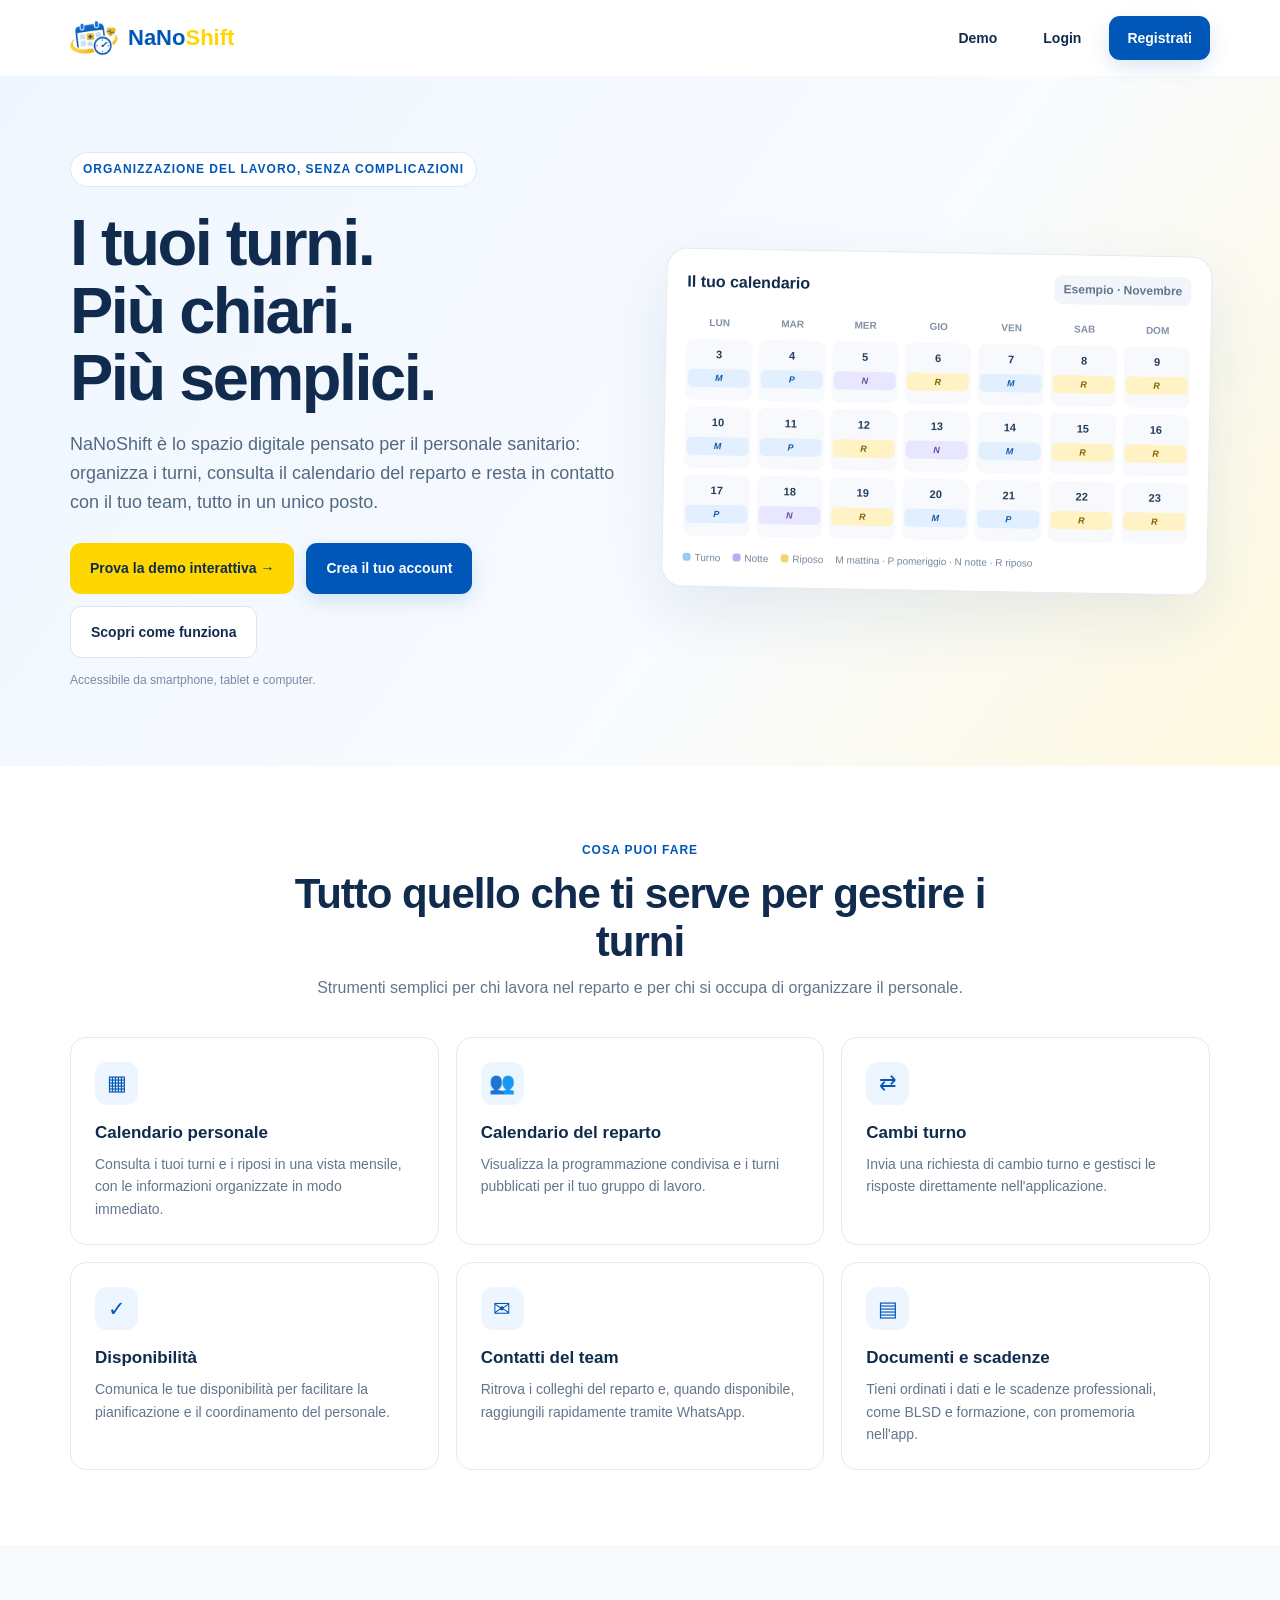
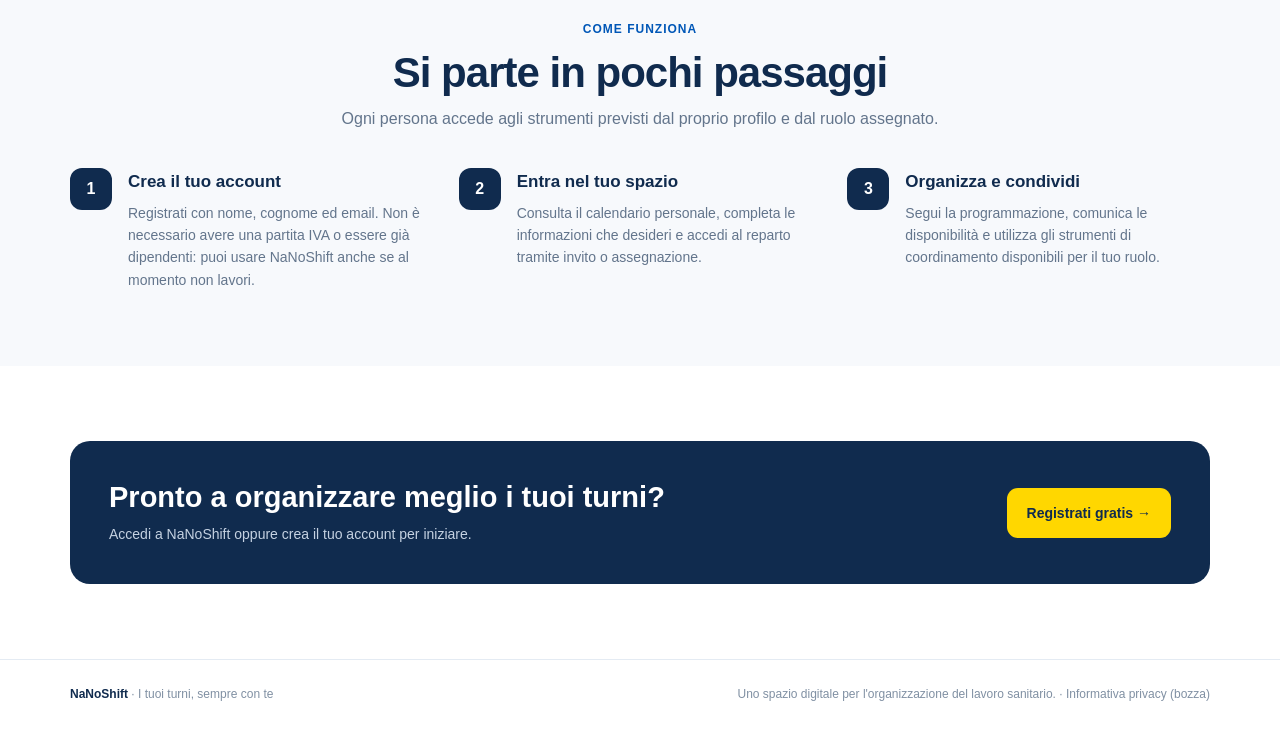
==== index.html @ d0f409fc "Keep privacy draft status explicit until legal details are verified" ====
<!doctype html>
<html lang="it"><head><meta charset="utf-8"><meta name="viewport" content="width=device-width,initial-scale=1"><meta name="theme-color" content="#f7f9fc"><meta name="description" content="NaNoShift: organizza i turni, coordina il reparto e tieni sotto controllo le tue scadenze professionali."><link rel="manifest" href="manifest.webmanifest"><link rel="icon" type="image/png" sizes="512x512" href="favicon-512.png"><link rel="apple-touch-icon" sizes="180x180" href="apple-touch-icon.png"><title>NaNoShift — I tuoi turni, più semplici</title>
<style>
:root{--b:#0057B7;--y:#FFD700;--n:#102b4e;--ink:#172f4b;--muted:#63758c;--line:#e4ebf3;--paper:#f7f9fc}*{box-sizing:border-box}html{scroll-behavior:smooth}body{margin:0;color:var(--ink);font:16px/1.6 -apple-system,BlinkMacSystemFont,"Segoe UI",sans-serif}a{color:inherit;text-decoration:none}.wrap{width:min(1140px,calc(100% - 40px));margin:auto}header{height:76px;display:flex;align-items:center;justify-content:space-between}.brand{display:flex;align-items:center;gap:10px;font-size:22px;font-weight:900;color:var(--n)}.brand img{width:48px;height:48px;object-fit:contain}.brand>span{color:var(--b)}.brand .brand-yellow{color:var(--y)}.nav{display:flex;gap:10px}.nav a,.btn{padding:11px 18px;border-radius:11px;font-size:14px;font-weight:800}.login{color:var(--n)}.signup,.btn{background:var(--b);color:white;box-shadow:0 7px 20px #0057b725}.btn.yellow{background:var(--y);color:var(--n);box-shadow:none}.hero{background:linear-gradient(125deg,#eff6ff,#f8fbff 60%,#fff9df);padding:76px 0}.hero-grid{display:grid;grid-template-columns:1fr 1fr;align-items:center;gap:48px}.eyebrow,.kicker{color:var(--b);font-size:12px;font-weight:900;letter-spacing:1px;text-transform:uppercase}.eyebrow{display:inline-block;background:white;border:1px solid #dce8f7;padding:7px 12px;border-radius:99px}h1{font-size:clamp(42px,5.4vw,65px);line-height:1.04;letter-spacing:-2.5px;color:var(--n);margin:22px 0 18px}.hero p{max-width:550px;color:#536981;font-size:18px}.actions{display:flex;gap:12px;flex-wrap:wrap;margin-top:27px}.btn{display:inline-block;padding:14px 20px;transition:.2s}.btn:hover,.signup:hover{background:#004a9c;transform:translateY(-1px)}.secondary{background:#fff;border:1px solid #dce5ef;color:var(--n);box-shadow:none}.note{font-size:12px;color:#7a8ba0;margin-top:13px}.preview{background:white;border:1px solid var(--line);border-radius:21px;padding:20px;box-shadow:0 25px 65px #173b6518;transform:rotate(1deg)}.pvhead{display:flex;justify-content:space-between;margin-bottom:17px;font-weight:850;color:var(--n)}.month{font-size:12px;background:#f2f5f9;padding:5px 9px;border-radius:8px;color:var(--muted)}.week,.days{display:grid;grid-template-columns:repeat(7,1fr);gap:7px;text-align:center}.week{font-size:10px;color:#8291a4;font-weight:800;margin-bottom:8px}.day{background:#f7f9fc;border-radius:8px;min-height:61px;padding:7px 2px;font-size:11px;color:#536981}.day b{display:block;color:#263f5b;margin-bottom:5px}.shift{display:block;border-radius:5px;padding:2px;background:#e2efff;color:#145da8;font-size:9px;font-weight:900}.night{background:#e9e7ff;color:#5c4fa3}.rest{background:#fff2c4;color:#826100}.legend{display:flex;gap:12px;flex-wrap:wrap;margin-top:14px;font-size:10px;color:#75869b}.legend i{display:inline-block;width:8px;height:8px;border-radius:3px;background:#9dc7f7;margin-right:4px}.legend .l2{background:#b7aef5}.legend .l3{background:#f3d56e}section{padding:75px 0}.head{text-align:center;max-width:700px;margin:0 auto 36px}.head h2{font-size:clamp(30px,4vw,42px);line-height:1.15;letter-spacing:-1px;color:var(--n);margin:9px 0}.head p{color:var(--muted);margin:0}.cards{display:grid;grid-template-columns:repeat(3,1fr);gap:17px}.card{padding:24px;border:1px solid var(--line);border-radius:16px;background:white}.ico{width:43px;height:43px;display:grid;place-items:center;border-radius:12px;background:#edf5ff;color:var(--b);font-size:21px;margin-bottom:14px}.card h3{font-size:17px;color:var(--n);margin:0 0 7px}.card p,.step p{font-size:14px;color:var(--muted);margin:0}.soft{background:var(--paper)}.steps{display:grid;grid-template-columns:repeat(3,1fr);gap:26px}.step{padding-left:58px;position:relative}.step:before{content:counter(s);counter-increment:s;position:absolute;left:0;top:0;width:42px;height:42px;border-radius:12px;background:var(--n);color:white;display:grid;place-items:center;font-weight:900}.steps{counter-reset:s}.step h3{margin:0 0 7px;color:var(--n);font-size:17px}.callout{background:var(--n);color:white;border-radius:20px;padding:39px;display:flex;justify-content:space-between;align-items:center;gap:25px}.callout h2{font-size:29px;line-height:1.2;margin:0 0 8px}.callout p{margin:0;color:#c5d2e2;font-size:14px}.callout .btn{background:var(--y);color:var(--n);box-shadow:none;white-space:nowrap}footer{padding:25px 0;border-top:1px solid var(--line);font-size:12px;color:#8090a3}.foot{display:flex;justify-content:space-between;gap:15px}.foot b{color:var(--n)}
@media(max-width:850px){.hero-grid{grid-template-columns:1fr;gap:35px}.preview{max-width:580px;width:100%;margin:auto}.cards{grid-template-columns:repeat(2,1fr)}.steps{grid-template-columns:1fr;gap:22px}}@media(max-width:560px){.wrap{width:calc(100% - 30px)}header{height:68px}.brand{font-size:19px}.brand img{width:42px;height:42px}.nav{gap:2px}.nav a{padding:9px 11px;font-size:13px}.hero{padding:48px 0}.hero p{font-size:16px}h1{letter-spacing:-1.7px}.preview{padding:12px}.day{min-height:55px}.cards{grid-template-columns:1fr}section{padding:56px 0}.callout{padding:26px;display:block}.callout .btn{margin-top:18px}.foot{flex-direction:column}}
</style></head><body>
<header class="wrap"><a class="brand" href="index.html" aria-label="NaNoShift home"><img src="favicon-512.png" alt="Logo NaNoShift"><span>NaNo<span class="brand-yellow">Shift</span></span></a><nav class="nav"><a class="login" href="demo.html">Demo</a><a class="login" href="accesso.html">Login</a><a class="signup" href="accesso.html?registrati=1">Registrati</a></nav></header>
<main><div class="hero"><div class="wrap hero-grid"><div><div class="eyebrow">Organizzazione del lavoro, senza complicazioni</div><h1>I tuoi turni.<br>Più chiari.<br>Più semplici.</h1><p>NaNoShift è lo spazio digitale pensato per il personale sanitario: organizza i turni, consulta il calendario del reparto e resta in contatto con il tuo team, tutto in un unico posto.</p><div class="actions"><a class="btn yellow" href="demo.html">Prova la demo interattiva →</a><a class="btn" href="accesso.html?registrati=1">Crea il tuo account</a><a class="btn secondary" href="#come-funziona">Scopri come funziona</a></div><div class="note">Accessibile da smartphone, tablet e computer.</div></div>
<div class="preview" aria-label="Esempio illustrativo di calendario turni"><div class="pvhead"><span>Il tuo calendario</span><span class="month">Esempio · Novembre</span></div><div class="week"><span>LUN</span><span>MAR</span><span>MER</span><span>GIO</span><span>VEN</span><span>SAB</span><span>DOM</span></div><div class="days"><div class="day"><b>3</b><i class="shift">M</i></div><div class="day"><b>4</b><i class="shift">P</i></div><div class="day"><b>5</b><i class="shift night">N</i></div><div class="day"><b>6</b><i class="shift rest">R</i></div><div class="day"><b>7</b><i class="shift">M</i></div><div class="day"><b>8</b><i class="shift rest">R</i></div><div class="day"><b>9</b><i class="shift rest">R</i></div><div class="day"><b>10</b><i class="shift">M</i></div><div class="day"><b>11</b><i class="shift">P</i></div><div class="day"><b>12</b><i class="shift rest">R</i></div><div class="day"><b>13</b><i class="shift night">N</i></div><div class="day"><b>14</b><i class="shift">M</i></div><div class="day"><b>15</b><i class="shift rest">R</i></div><div class="day"><b>16</b><i class="shift rest">R</i></div><div class="day"><b>17</b><i class="shift">P</i></div><div class="day"><b>18</b><i class="shift night">N</i></div><div class="day"><b>19</b><i class="shift rest">R</i></div><div class="day"><b>20</b><i class="shift">M</i></div><div class="day"><b>21</b><i class="shift">P</i></div><div class="day"><b>22</b><i class="shift rest">R</i></div><div class="day"><b>23</b><i class="shift rest">R</i></div></div><div class="legend"><span><i></i>Turno</span><span><i class="l2"></i>Notte</span><span><i class="l3"></i>Riposo</span><span>M mattina · P pomeriggio · N notte · R riposo</span></div></div></div></div>
<section><div class="wrap"><div class="head"><div class="kicker">Cosa puoi fare</div><h2>Tutto quello che ti serve per gestire i turni</h2><p>Strumenti semplici per chi lavora nel reparto e per chi si occupa di organizzare il personale.</p></div><div class="cards">
<article class="card"><div class="ico">▦</div><h3>Calendario personale</h3><p>Consulta i tuoi turni e i riposi in una vista mensile, con le informazioni organizzate in modo immediato.</p></article>
<article class="card"><div class="ico">👥</div><h3>Calendario del reparto</h3><p>Visualizza la programmazione condivisa e i turni pubblicati per il tuo gruppo di lavoro.</p></article>
<article class="card"><div class="ico">⇄</div><h3>Cambi turno</h3><p>Invia una richiesta di cambio turno e gestisci le risposte direttamente nell'applicazione.</p></article>
<article class="card"><div class="ico">✓</div><h3>Disponibilità</h3><p>Comunica le tue disponibilità per facilitare la pianificazione e il coordinamento del personale.</p></article>
<article class="card"><div class="ico">✉</div><h3>Contatti del team</h3><p>Ritrova i colleghi del reparto e, quando disponibile, raggiungili rapidamente tramite WhatsApp.</p></article>
<article class="card"><div class="ico">▤</div><h3>Documenti e scadenze</h3><p>Tieni ordinati i dati e le scadenze professionali, come BLSD e formazione, con promemoria nell'app.</p></article>
</div></div></section>
<section class="soft" id="come-funziona"><div class="wrap"><div class="head"><div class="kicker">Come funziona</div><h2>Si parte in pochi passaggi</h2><p>Ogni persona accede agli strumenti previsti dal proprio profilo e dal ruolo assegnato.</p></div><div class="steps"><div class="step"><h3>Crea il tuo account</h3><p>Registrati con nome, cognome ed email. Non è necessario avere una partita IVA o essere già dipendenti: puoi usare NaNoShift anche se al momento non lavori.</p></div><div class="step"><h3>Entra nel tuo spazio</h3><p>Consulta il calendario personale, completa le informazioni che desideri e accedi al reparto tramite invito o assegnazione.</p></div><div class="step"><h3>Organizza e condividi</h3><p>Segui la programmazione, comunica le disponibilità e utilizza gli strumenti di coordinamento disponibili per il tuo ruolo.</p></div></div></div></section>
<section><div class="wrap"><div class="callout"><div><h2>Pronto a organizzare meglio i tuoi turni?</h2><p>Accedi a NaNoShift oppure crea il tuo account per iniziare.</p></div><a class="btn" href="accesso.html?registrati=1">Registrati gratis →</a></div></div></section></main>
<footer><div class="wrap foot"><div><b>NaNoShift</b> · I tuoi turni, sempre con te</div><div>Uno spazio digitale per l'organizzazione del lavoro sanitario. · <a href="privacy.html">Informativa privacy (bozza)</a></div></div></footer></body></html>
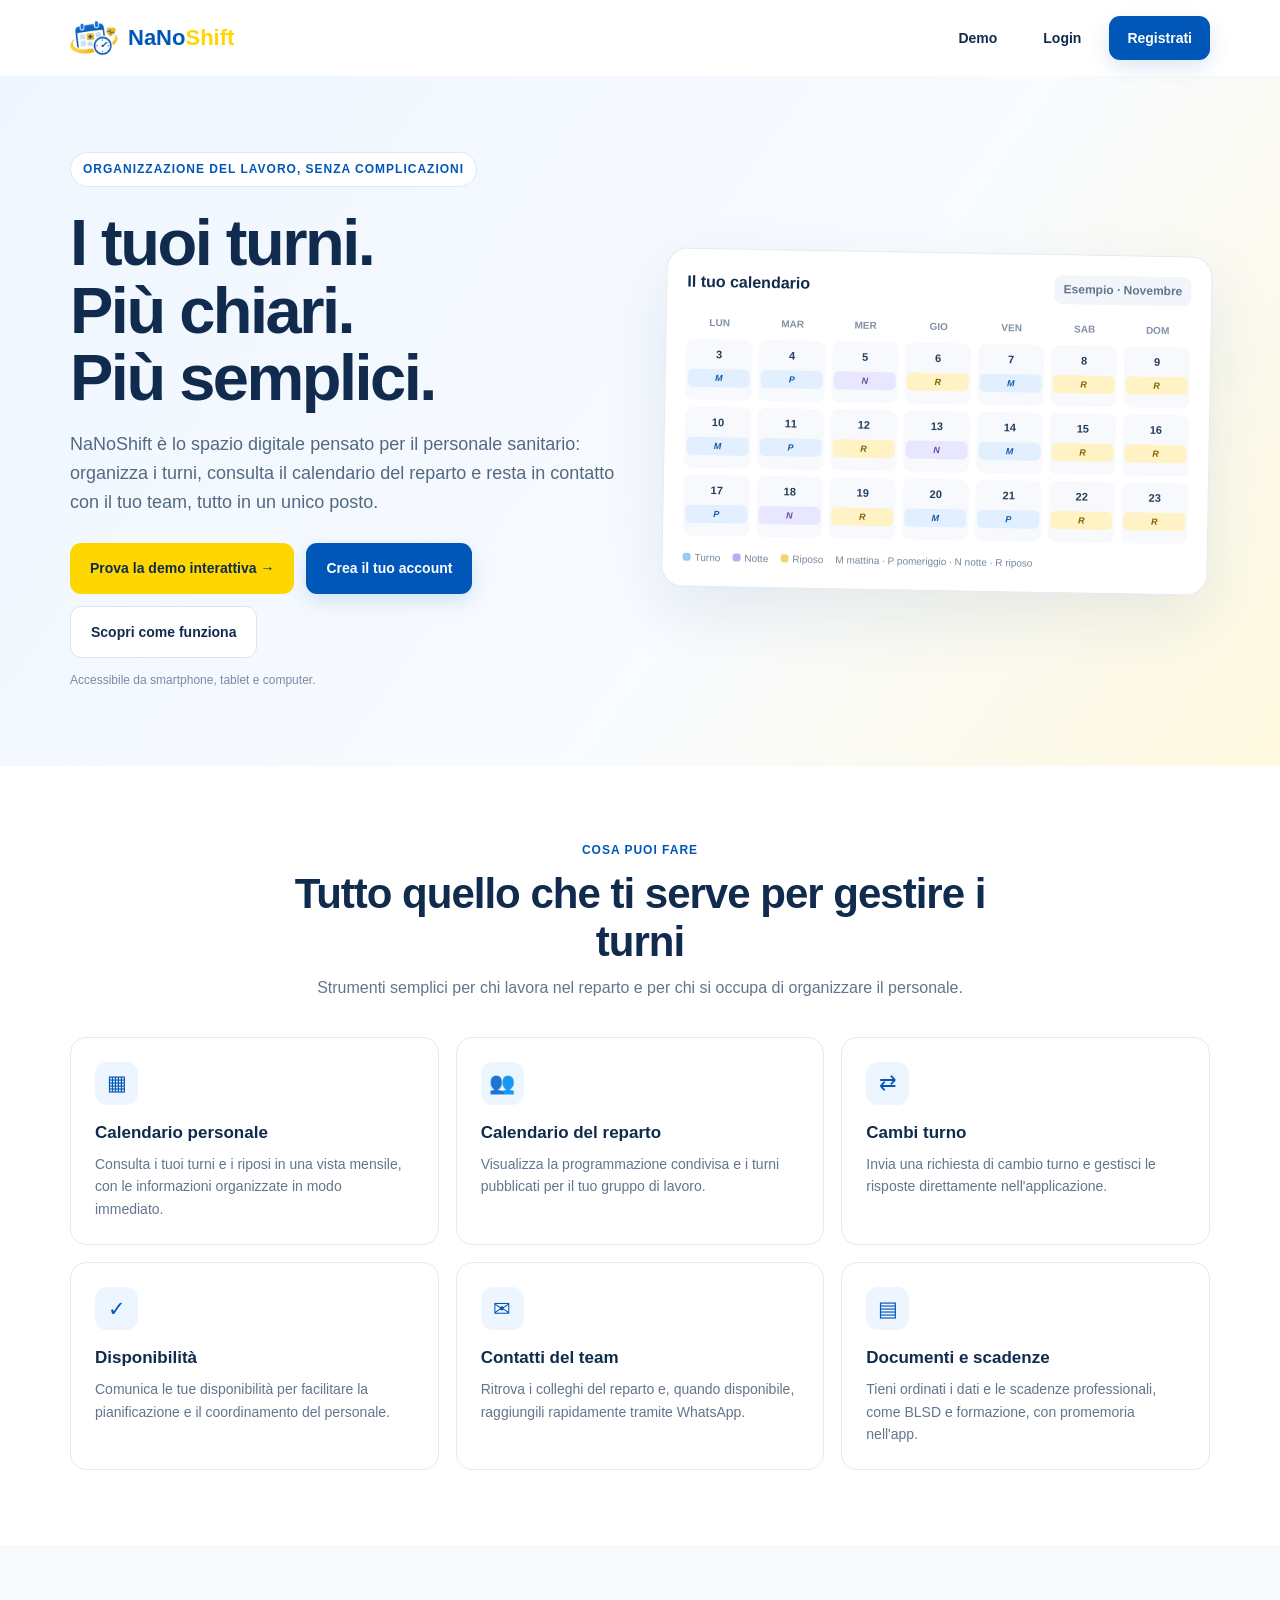
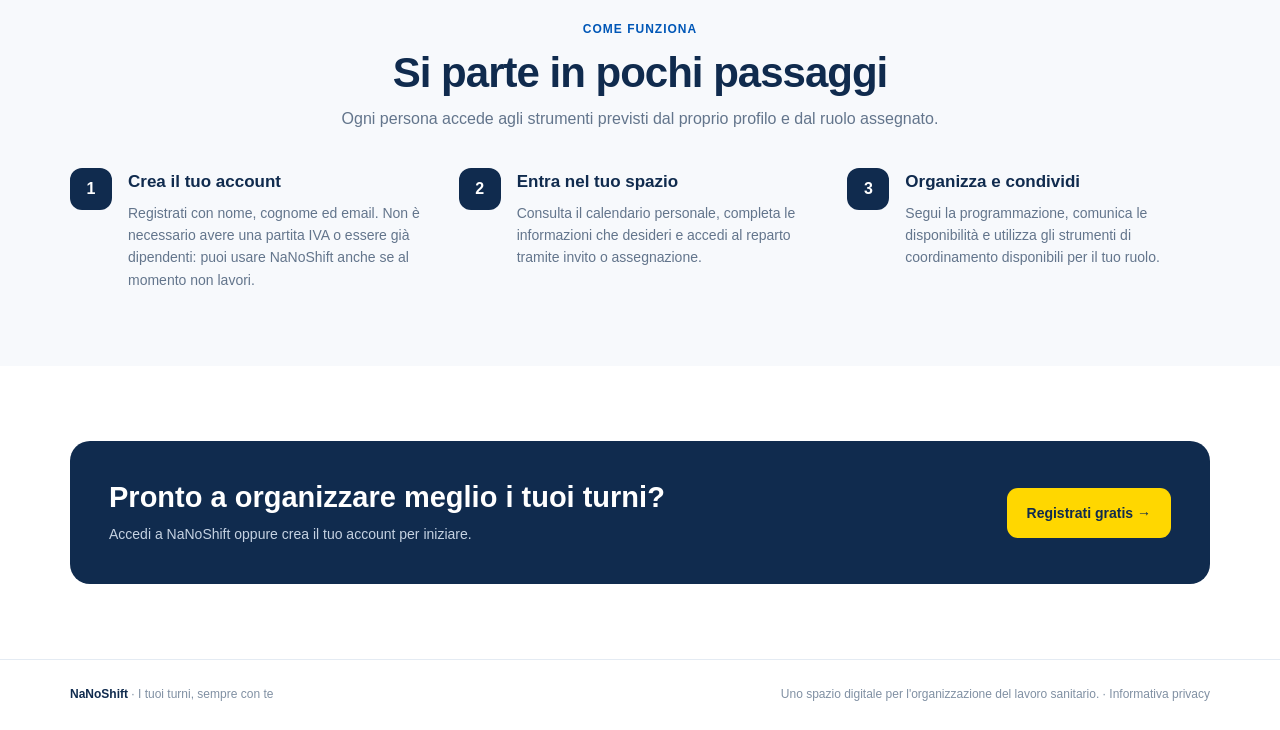
==== commit f165c8e0: "Publish privacy notice link without draft label" ====
--- a/index.html
+++ b/index.html
@@ -17,4 +17,4 @@
 </div></div></section>
 <section class="soft" id="come-funziona"><div class="wrap"><div class="head"><div class="kicker">Come funziona</div><h2>Si parte in pochi passaggi</h2><p>Ogni persona accede agli strumenti previsti dal proprio profilo e dal ruolo assegnato.</p></div><div class="steps"><div class="step"><h3>Crea il tuo account</h3><p>Registrati con nome, cognome ed email. Non è necessario avere una partita IVA o essere già dipendenti: puoi usare NaNoShift anche se al momento non lavori.</p></div><div class="step"><h3>Entra nel tuo spazio</h3><p>Consulta il calendario personale, completa le informazioni che desideri e accedi al reparto tramite invito o assegnazione.</p></div><div class="step"><h3>Organizza e condividi</h3><p>Segui la programmazione, comunica le disponibilità e utilizza gli strumenti di coordinamento disponibili per il tuo ruolo.</p></div></div></div></section>
 <section><div class="wrap"><div class="callout"><div><h2>Pronto a organizzare meglio i tuoi turni?</h2><p>Accedi a NaNoShift oppure crea il tuo account per iniziare.</p></div><a class="btn" href="accesso.html?registrati=1">Registrati gratis →</a></div></div></section></main>
-<footer><div class="wrap foot"><div><b>NaNoShift</b> · I tuoi turni, sempre con te</div><div>Uno spazio digitale per l'organizzazione del lavoro sanitario. · <a href="privacy.html">Informativa privacy (bozza)</a></div></div></footer></body></html>+<footer><div class="wrap foot"><div><b>NaNoShift</b> · I tuoi turni, sempre con te</div><div>Uno spazio digitale per l'organizzazione del lavoro sanitario. · <a href="privacy.html">Informativa privacy</a></div></div></footer></body></html>
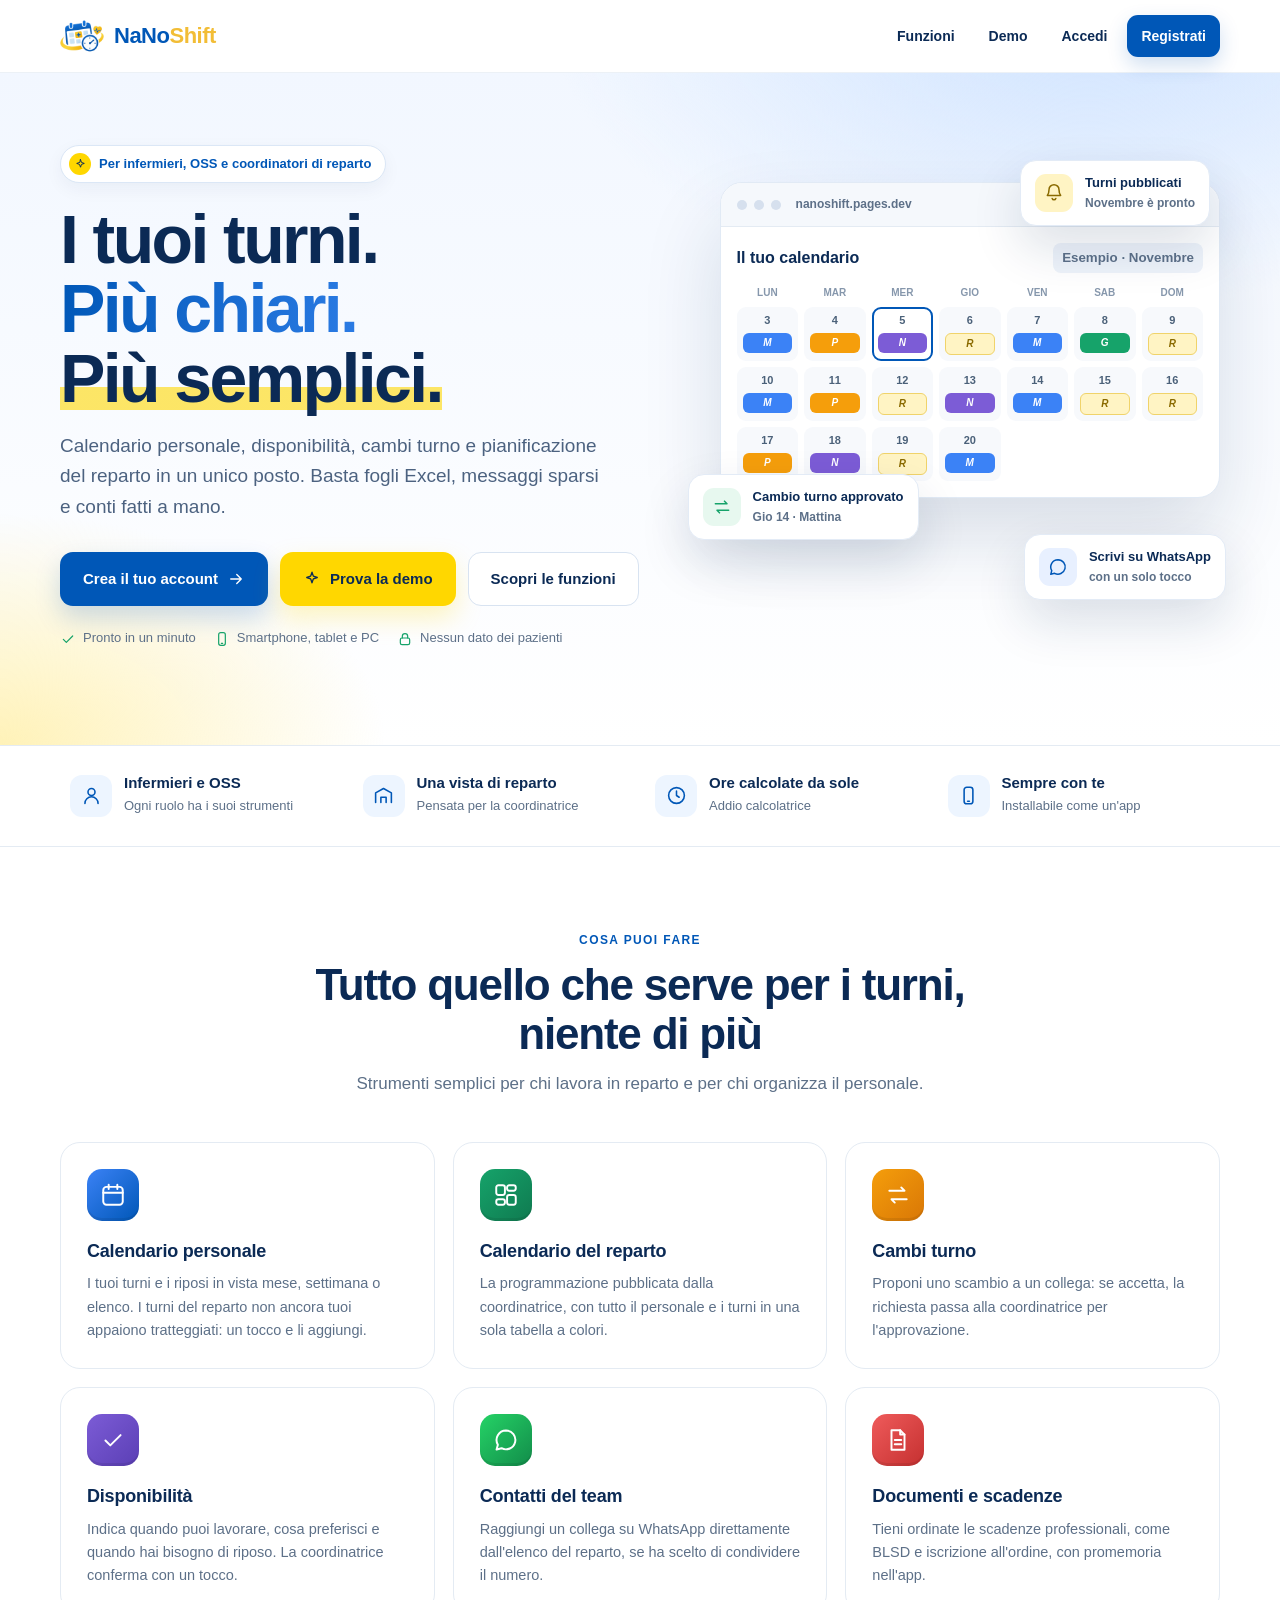
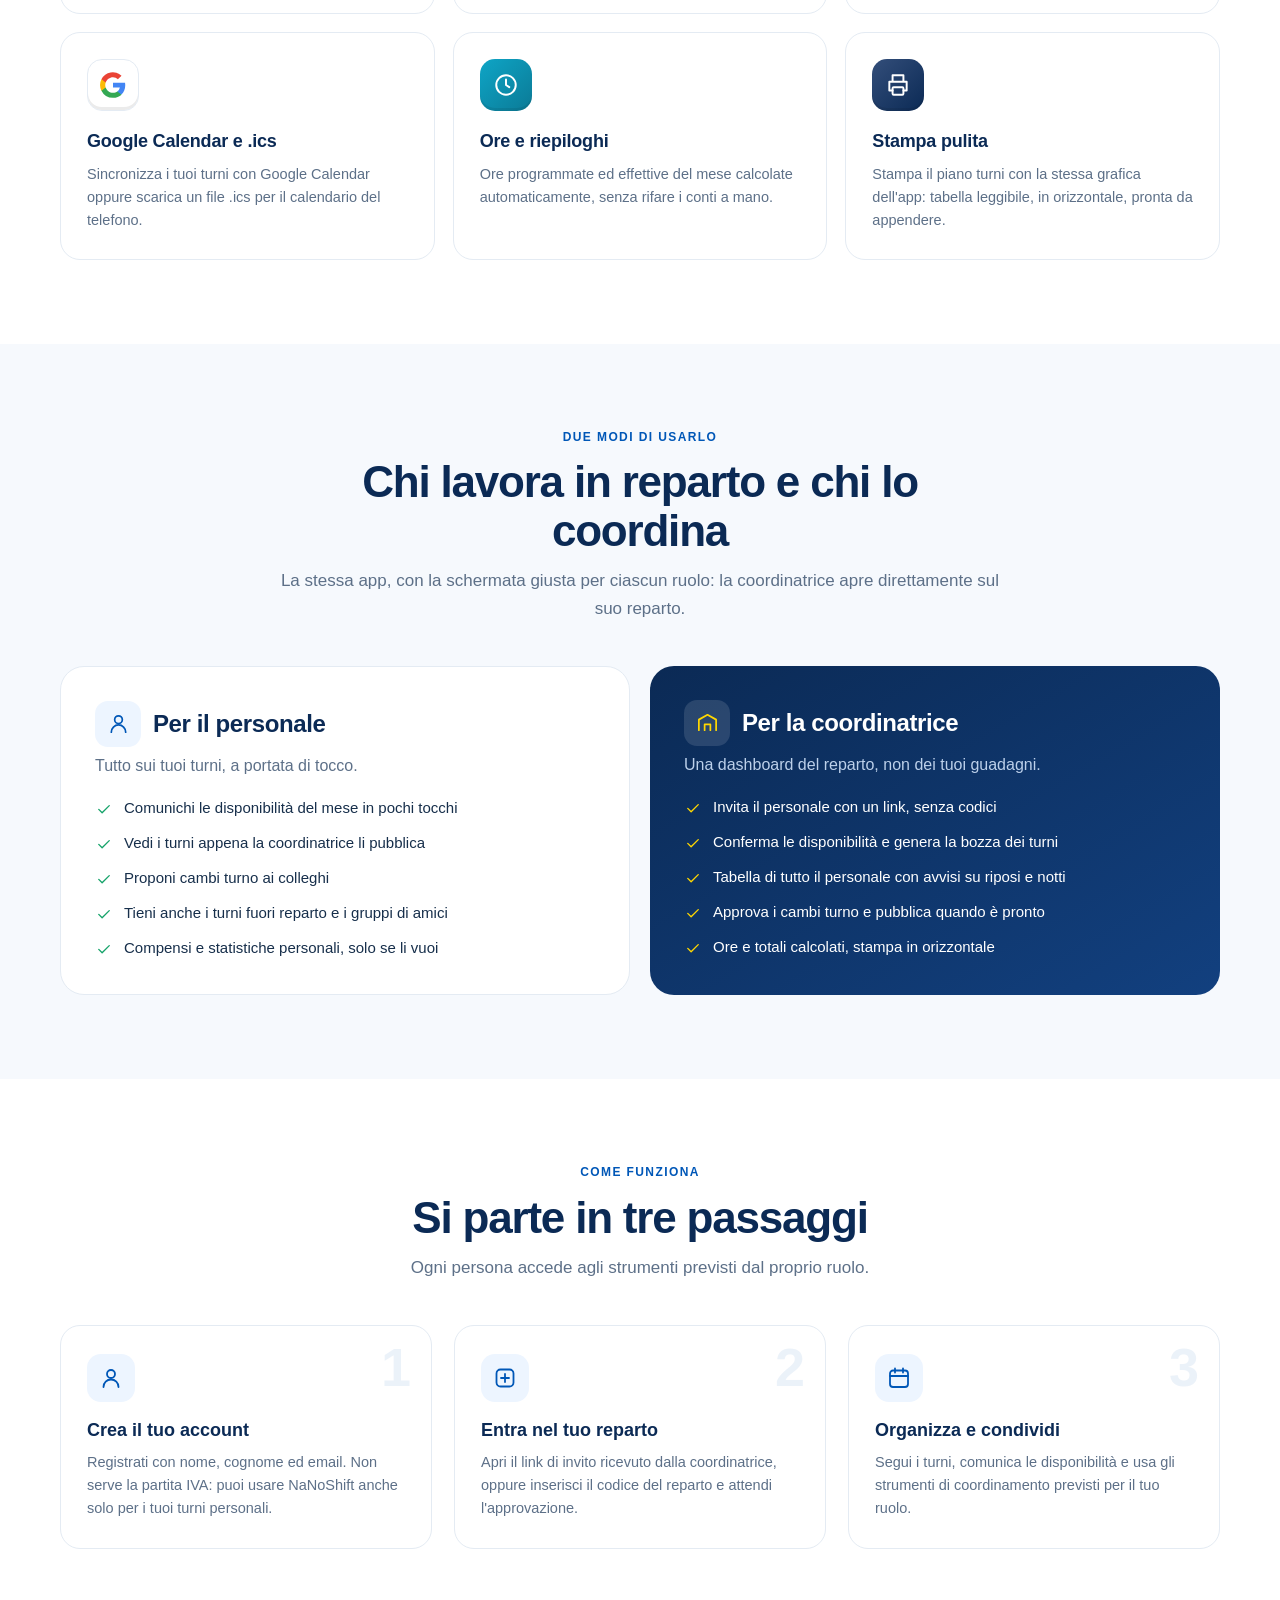
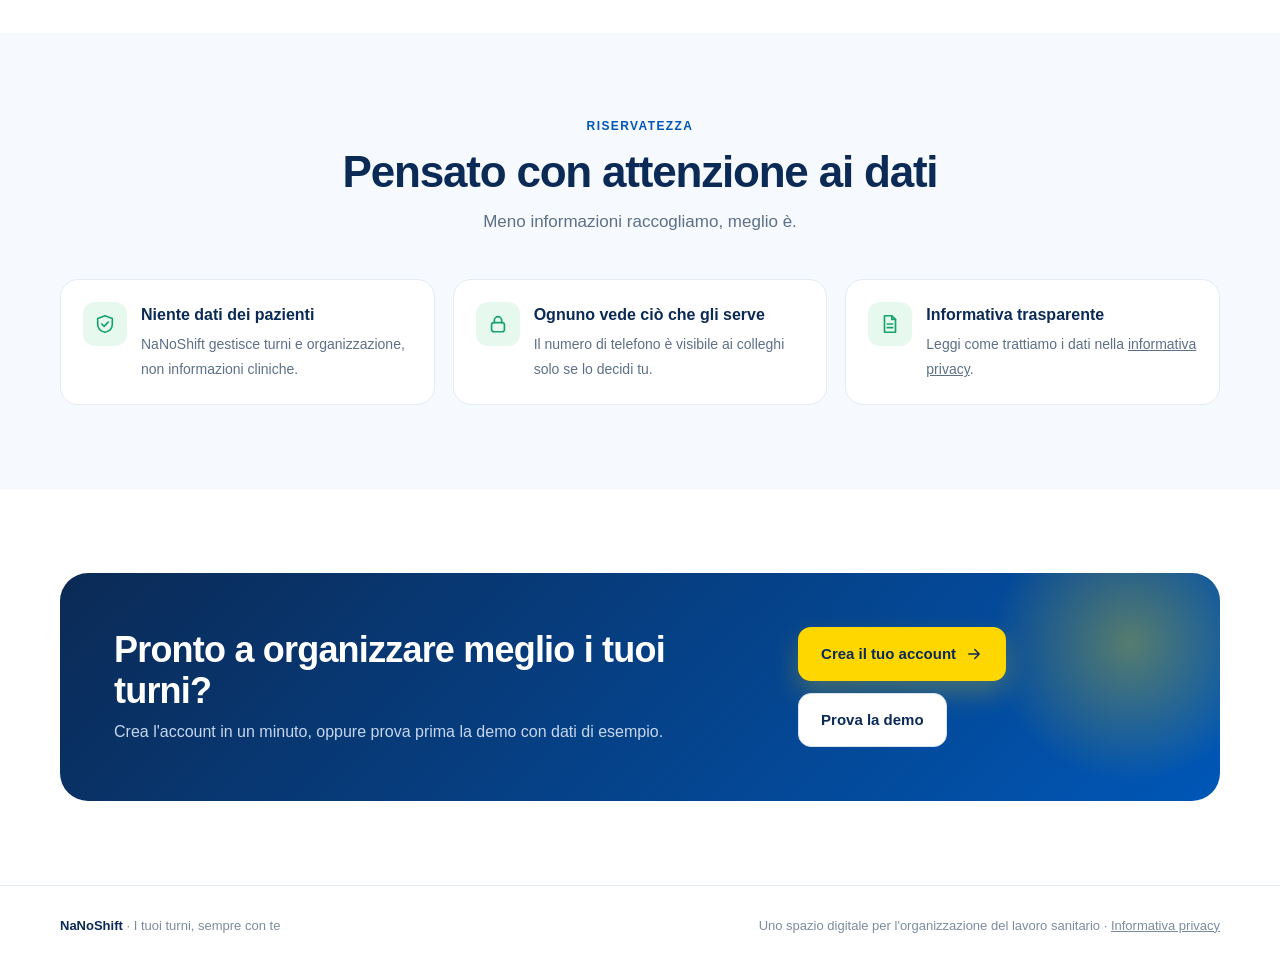
==== commit df6a18dd: "Turni del reparto tratteggiati nel calendario personale, icona Google sulla sincronizzazione, nuova " ====
--- a/index.html
+++ b/index.html
@@ -1,20 +1,167 @@
 <!doctype html>
-<html lang="it"><head><meta charset="utf-8"><meta name="viewport" content="width=device-width,initial-scale=1"><meta name="theme-color" content="#f7f9fc"><meta name="description" content="NaNoShift: organizza i turni, coordina il reparto e tieni sotto controllo le tue scadenze professionali."><link rel="manifest" href="manifest.webmanifest"><link rel="icon" type="image/png" sizes="512x512" href="favicon-512.png"><link rel="apple-touch-icon" sizes="180x180" href="apple-touch-icon.png"><title>NaNoShift — I tuoi turni, più semplici</title>
+<html lang="it"><head><meta charset="utf-8"><meta name="viewport" content="width=device-width,initial-scale=1"><meta name="theme-color" content="#0b2a55"><meta name="description" content="NaNoShift: organizza i turni, coordina il reparto e tieni sotto controllo le tue scadenze professionali."><link rel="manifest" href="manifest.webmanifest"><link rel="icon" type="image/png" sizes="512x512" href="favicon-512.png"><link rel="apple-touch-icon" sizes="180x180" href="apple-touch-icon.png"><title>NaNoShift — I tuoi turni, più semplici</title>
 <style>
-:root{--b:#0057B7;--y:#FFD700;--n:#102b4e;--ink:#172f4b;--muted:#63758c;--line:#e4ebf3;--paper:#f7f9fc}*{box-sizing:border-box}html{scroll-behavior:smooth}body{margin:0;color:var(--ink);font:16px/1.6 -apple-system,BlinkMacSystemFont,"Segoe UI",sans-serif}a{color:inherit;text-decoration:none}.wrap{width:min(1140px,calc(100% - 40px));margin:auto}header{height:76px;display:flex;align-items:center;justify-content:space-between}.brand{display:flex;align-items:center;gap:10px;font-size:22px;font-weight:900;color:var(--n)}.brand img{width:48px;height:48px;object-fit:contain}.brand>span{color:var(--b)}.brand .brand-yellow{color:var(--y)}.nav{display:flex;gap:10px}.nav a,.btn{padding:11px 18px;border-radius:11px;font-size:14px;font-weight:800}.login{color:var(--n)}.signup,.btn{background:var(--b);color:white;box-shadow:0 7px 20px #0057b725}.btn.yellow{background:var(--y);color:var(--n);box-shadow:none}.hero{background:linear-gradient(125deg,#eff6ff,#f8fbff 60%,#fff9df);padding:76px 0}.hero-grid{display:grid;grid-template-columns:1fr 1fr;align-items:center;gap:48px}.eyebrow,.kicker{color:var(--b);font-size:12px;font-weight:900;letter-spacing:1px;text-transform:uppercase}.eyebrow{display:inline-block;background:white;border:1px solid #dce8f7;padding:7px 12px;border-radius:99px}h1{font-size:clamp(42px,5.4vw,65px);line-height:1.04;letter-spacing:-2.5px;color:var(--n);margin:22px 0 18px}.hero p{max-width:550px;color:#536981;font-size:18px}.actions{display:flex;gap:12px;flex-wrap:wrap;margin-top:27px}.btn{display:inline-block;padding:14px 20px;transition:.2s}.btn:hover,.signup:hover{background:#004a9c;transform:translateY(-1px)}.secondary{background:#fff;border:1px solid #dce5ef;color:var(--n);box-shadow:none}.note{font-size:12px;color:#7a8ba0;margin-top:13px}.preview{background:white;border:1px solid var(--line);border-radius:21px;padding:20px;box-shadow:0 25px 65px #173b6518;transform:rotate(1deg)}.pvhead{display:flex;justify-content:space-between;margin-bottom:17px;font-weight:850;color:var(--n)}.month{font-size:12px;background:#f2f5f9;padding:5px 9px;border-radius:8px;color:var(--muted)}.week,.days{display:grid;grid-template-columns:repeat(7,1fr);gap:7px;text-align:center}.week{font-size:10px;color:#8291a4;font-weight:800;margin-bottom:8px}.day{background:#f7f9fc;border-radius:8px;min-height:61px;padding:7px 2px;font-size:11px;color:#536981}.day b{display:block;color:#263f5b;margin-bottom:5px}.shift{display:block;border-radius:5px;padding:2px;background:#e2efff;color:#145da8;font-size:9px;font-weight:900}.night{background:#e9e7ff;color:#5c4fa3}.rest{background:#fff2c4;color:#826100}.legend{display:flex;gap:12px;flex-wrap:wrap;margin-top:14px;font-size:10px;color:#75869b}.legend i{display:inline-block;width:8px;height:8px;border-radius:3px;background:#9dc7f7;margin-right:4px}.legend .l2{background:#b7aef5}.legend .l3{background:#f3d56e}section{padding:75px 0}.head{text-align:center;max-width:700px;margin:0 auto 36px}.head h2{font-size:clamp(30px,4vw,42px);line-height:1.15;letter-spacing:-1px;color:var(--n);margin:9px 0}.head p{color:var(--muted);margin:0}.cards{display:grid;grid-template-columns:repeat(3,1fr);gap:17px}.card{padding:24px;border:1px solid var(--line);border-radius:16px;background:white}.ico{width:43px;height:43px;display:grid;place-items:center;border-radius:12px;background:#edf5ff;color:var(--b);font-size:21px;margin-bottom:14px}.card h3{font-size:17px;color:var(--n);margin:0 0 7px}.card p,.step p{font-size:14px;color:var(--muted);margin:0}.soft{background:var(--paper)}.steps{display:grid;grid-template-columns:repeat(3,1fr);gap:26px}.step{padding-left:58px;position:relative}.step:before{content:counter(s);counter-increment:s;position:absolute;left:0;top:0;width:42px;height:42px;border-radius:12px;background:var(--n);color:white;display:grid;place-items:center;font-weight:900}.steps{counter-reset:s}.step h3{margin:0 0 7px;color:var(--n);font-size:17px}.callout{background:var(--n);color:white;border-radius:20px;padding:39px;display:flex;justify-content:space-between;align-items:center;gap:25px}.callout h2{font-size:29px;line-height:1.2;margin:0 0 8px}.callout p{margin:0;color:#c5d2e2;font-size:14px}.callout .btn{background:var(--y);color:var(--n);box-shadow:none;white-space:nowrap}footer{padding:25px 0;border-top:1px solid var(--line);font-size:12px;color:#8090a3}.foot{display:flex;justify-content:space-between;gap:15px}.foot b{color:var(--n)}
-@media(max-width:850px){.hero-grid{grid-template-columns:1fr;gap:35px}.preview{max-width:580px;width:100%;margin:auto}.cards{grid-template-columns:repeat(2,1fr)}.steps{grid-template-columns:1fr;gap:22px}}@media(max-width:560px){.wrap{width:calc(100% - 30px)}header{height:68px}.brand{font-size:19px}.brand img{width:42px;height:42px}.nav{gap:2px}.nav a{padding:9px 11px;font-size:13px}.hero{padding:48px 0}.hero p{font-size:16px}h1{letter-spacing:-1.7px}.preview{padding:12px}.day{min-height:55px}.cards{grid-template-columns:1fr}section{padding:56px 0}.callout{padding:26px;display:block}.callout .btn{margin-top:18px}.foot{flex-direction:column}}
+:root{--b:#0057B7;--b2:#2b7be4;--y:#FFD700;--n:#0b2a55;--ink:#172f4b;--muted:#5d7088;--line:#e4ebf3;--paper:#f6f9fd;--m:#3b82f6;--p:#f59e0b;--g:#16a36a;--nt:#7c5cd6}
+*{box-sizing:border-box}html{scroll-behavior:smooth}body{margin:0;color:var(--ink);font:16px/1.6 -apple-system,BlinkMacSystemFont,"Segoe UI",sans-serif;background:#fff;overflow-x:hidden}a{color:inherit;text-decoration:none}svg.i{width:1em;height:1em;fill:none;stroke:currentColor;stroke-width:1.8;stroke-linecap:round;stroke-linejoin:round;flex:none}
+.wrap{width:min(1160px,calc(100% - 40px));margin:auto}
+/* header */
+.top{position:sticky;top:0;z-index:50;background:#ffffffd9;backdrop-filter:saturate(1.4) blur(12px);-webkit-backdrop-filter:saturate(1.4) blur(12px);border-bottom:1px solid #e4ebf3b3}
+.top .wrap{height:72px;display:flex;align-items:center;justify-content:space-between;gap:12px}
+.brand{display:flex;align-items:center;gap:10px;font-size:22px;font-weight:900;color:var(--b);letter-spacing:-.5px}.brand img{width:44px;height:44px;object-fit:contain}.brand .y{color:#f2bd36}
+.nav{display:flex;align-items:center;gap:6px}.nav a{padding:10px 14px;border-radius:11px;font-size:14px;font-weight:750;color:var(--n)}.nav a:hover{background:#eef4fc}.nav .signup{background:var(--b);color:#fff;box-shadow:0 8px 20px #0057b730}.nav .signup:hover{background:#004a9c}
+/* buttons */
+.btn{display:inline-flex;align-items:center;gap:9px;padding:14px 22px;border-radius:13px;font-weight:800;font-size:15px;transition:transform .18s,box-shadow .18s,background .18s;border:1px solid transparent}.btn svg{width:18px;height:18px}.btn:hover{transform:translateY(-2px)}
+.btn.primary{background:var(--b);color:#fff;box-shadow:0 12px 26px #0057b733}.btn.primary:hover{background:#004a9c}
+.btn.gold{background:var(--y);color:var(--n);box-shadow:0 12px 26px #ffd70040}.btn.ghost{background:#fff;border-color:#d8e3f1;color:var(--n)}
+/* hero */
+.hero{position:relative;background:radial-gradient(900px 500px at 85% -10%,#cfe3ff 0,transparent 60%),radial-gradient(700px 420px at 0% 100%,#fff2b8 0,transparent 55%),linear-gradient(180deg,#f2f7ff,#fff);padding:72px 0 96px;overflow:hidden}
+.hero-grid{display:grid;grid-template-columns:1.05fr .95fr;gap:56px;align-items:center}
+.pill-note{display:inline-flex;align-items:center;gap:8px;background:#fff;border:1px solid #dbe7f6;padding:7px 14px 7px 8px;border-radius:99px;font-size:13px;font-weight:750;color:var(--b);box-shadow:0 6px 18px #0b2a550d}.pill-note span.dot{width:22px;height:22px;border-radius:50%;background:var(--y);display:grid;place-items:center;color:var(--n)}.pill-note svg{width:13px;height:13px}
+h1{font-size:clamp(40px,5.6vw,68px);line-height:1.02;letter-spacing:-2.6px;color:var(--n);margin:22px 0 18px;font-weight:900}h1 em{font-style:normal;background:linear-gradient(100deg,var(--b),var(--b2));-webkit-background-clip:text;background-clip:text;color:transparent}h1 .mark{background:linear-gradient(transparent 62%,#ffd70099 62% 92%,transparent 92%)}
+.lead{font-size:19px;color:#4c6280;max-width:540px;margin:0}
+.actions{display:flex;gap:12px;flex-wrap:wrap;margin-top:30px}.hint{display:flex;gap:18px;flex-wrap:wrap;margin-top:22px;font-size:13px;color:var(--muted)}.hint span{display:inline-flex;align-items:center;gap:7px}.hint svg{color:var(--g);width:16px;height:16px}
+/* mockup */
+.stage{position:relative;min-height:470px}
+.app{position:absolute;inset:20px 0 auto 24px;background:#fff;border:1px solid #e1eaf5;border-radius:22px;box-shadow:0 40px 80px #0b2a5524;overflow:hidden}
+.app .bar{display:flex;align-items:center;gap:7px;padding:12px 16px;background:#f5f8fc;border-bottom:1px solid var(--line)}.app .bar i{width:10px;height:10px;border-radius:50%;background:#d6e0ee}.app .bar b{margin-left:8px;font-size:12px;color:var(--muted);font-weight:700}
+.app .body{padding:16px}.ph{display:flex;justify-content:space-between;align-items:center;margin-bottom:12px;color:var(--n);font-weight:850}.ph small{background:#eef3fa;color:var(--muted);padding:4px 9px;border-radius:8px;font-weight:700}
+.wk,.dy{display:grid;grid-template-columns:repeat(7,1fr);gap:6px;text-align:center}.wk{font-size:10px;font-weight:800;color:#8697ac;margin-bottom:6px}
+.d{background:#f7f9fc;border-radius:9px;min-height:54px;padding:5px 2px;font-size:11px;font-weight:700;color:#4b6179}.d b{display:block;margin-bottom:4px;font-weight:700}.s{display:block;margin:0 4px;border-radius:6px;padding:2px 0;font-size:10px;font-weight:900;color:#fff}.s.M{background:var(--m)}.s.P{background:var(--p)}.s.G{background:var(--g)}.s.N{background:var(--nt)}.s.R{background:#fff4c4;color:#8a6a00;border:1px solid #f0d36a}
+.d.today{outline:2px solid var(--b);outline-offset:-2px;background:#fff}
+.float{position:absolute;background:#fff;border:1px solid #e3ebf6;border-radius:16px;box-shadow:0 22px 50px #0b2a5524;padding:12px 14px;display:flex;align-items:center;gap:12px;font-size:13px;font-weight:700;color:var(--n);animation:bob 6s ease-in-out infinite}
+.float small{display:block;color:var(--muted);font-weight:600;font-size:12px}.float .ic{width:38px;height:38px;border-radius:11px;display:grid;place-items:center;font-size:20px}
+.f1{left:-8px;top:312px}.f1 .ic{background:#e7f8ef;color:var(--g)}.f2{right:-6px;top:372px;animation-delay:-2s}.f2 .ic{background:#e8f0ff;color:var(--b)}.f3{right:10px;top:-2px;animation-delay:-4s}.f3 .ic{background:#fff4c4;color:#8a6a00}
+@keyframes bob{50%{transform:translateY(-8px)}}
+/* trust */
+.trust{border-block:1px solid var(--line);background:#fff}.trust .wrap{display:grid;grid-template-columns:repeat(4,1fr);gap:10px;padding:22px 0}.tr{display:flex;align-items:center;gap:12px;padding:6px 10px}.tr .ic{width:42px;height:42px;border-radius:12px;background:#edf5ff;color:var(--b);display:grid;place-items:center;font-size:21px}.tr b{display:block;color:var(--n);line-height:1.2;font-size:15px}.tr span{font-size:13px;color:var(--muted)}
+section{padding:84px 0}.soft{background:var(--paper)}
+.head{text-align:center;max-width:720px;margin:0 auto 44px}.kicker{color:var(--b);font-size:12px;font-weight:900;letter-spacing:1.4px;text-transform:uppercase}.head h2{font-size:clamp(30px,4vw,44px);line-height:1.12;letter-spacing:-1.2px;color:var(--n);margin:10px 0 12px}.head p{color:var(--muted);margin:0;font-size:17px}
+/* features */
+.cards{display:grid;grid-template-columns:repeat(3,1fr);gap:18px}
+.card{position:relative;padding:26px;border:1px solid var(--line);border-radius:20px;background:#fff;transition:transform .22s,box-shadow .22s,border-color .22s}.card:hover{transform:translateY(-4px);box-shadow:0 22px 44px #0b2a5517;border-color:#cfe0f6}
+.ico{width:52px;height:52px;border-radius:15px;display:grid;place-items:center;font-size:26px;margin-bottom:16px;color:#fff;box-shadow:inset 0 -3px 0 #00000014}
+.c1{background:linear-gradient(135deg,#3b82f6,#0057B7)}.c2{background:linear-gradient(135deg,#16a36a,#0f7a50)}.c3{background:linear-gradient(135deg,#f59e0b,#d97706)}.c4{background:linear-gradient(135deg,#7c5cd6,#5b3fb5)}.c5{background:linear-gradient(135deg,#25d366,#128c4a)}.c6{background:linear-gradient(135deg,#ef5b5b,#c53030)}.c7{background:linear-gradient(135deg,#0ea5c6,#0b7a96)}.c8{background:linear-gradient(135deg,#334e7a,#0b2a55)}.c9{background:#fff;border:1px solid var(--line)}
+.card h3{font-size:18px;color:var(--n);margin:0 0 7px;letter-spacing:-.2px}.card p{font-size:14.5px;color:var(--muted);margin:0}
+/* roles */
+.roles{display:grid;grid-template-columns:1fr 1fr;gap:20px}.role{border-radius:24px;padding:34px;border:1px solid var(--line);background:#fff}.role.dark{background:linear-gradient(150deg,#0b2a55,#12407f);color:#fff;border:0}.role h3{display:flex;align-items:center;gap:12px;margin:0 0 6px;font-size:24px;letter-spacing:-.4px;color:var(--n)}.role.dark h3{color:#fff}.role h3 .ic{width:46px;height:46px;border-radius:13px;display:grid;place-items:center;font-size:23px;background:#edf5ff;color:var(--b)}.role.dark h3 .ic{background:#ffffff1f;color:var(--y)}.role>p{color:var(--muted);margin:0 0 18px}.role.dark>p{color:#bcd0ea}
+.role ul{list-style:none;padding:0;margin:0;display:grid;gap:11px}.role li{display:flex;gap:11px;align-items:flex-start;font-size:15px}.role li svg{margin-top:4px;width:18px;height:18px;color:var(--g)}.role.dark li svg{color:var(--y)}
+/* steps */
+.steps{display:grid;grid-template-columns:repeat(3,1fr);gap:22px;counter-reset:s}.step{position:relative;background:#fff;border:1px solid var(--line);border-radius:20px;padding:28px 26px}.step:before{counter-increment:s;content:counter(s);position:absolute;right:20px;top:14px;font-size:54px;font-weight:900;color:#0057b714;line-height:1}.step .ic{width:48px;height:48px;border-radius:14px;background:#edf5ff;color:var(--b);display:grid;place-items:center;font-size:24px;margin-bottom:14px}.step h3{margin:0 0 6px;color:var(--n);font-size:18px}.step p{margin:0;color:var(--muted);font-size:14.5px}
+/* privacy */
+.privacy{display:grid;grid-template-columns:repeat(3,1fr);gap:18px}.pv{display:flex;gap:14px;padding:22px;border-radius:18px;background:#fff;border:1px solid var(--line)}.pv .ic{width:44px;height:44px;border-radius:12px;background:#e7f8ef;color:var(--g);display:grid;place-items:center;font-size:22px;flex:none}.pv b{display:block;color:var(--n);margin-bottom:3px}.pv span{font-size:14px;color:var(--muted)}
+/* cta */
+.callout{position:relative;overflow:hidden;background:linear-gradient(135deg,#0b2a55,#0057B7);color:#fff;border-radius:28px;padding:54px;display:flex;justify-content:space-between;align-items:center;gap:28px}.callout:after{content:"";position:absolute;right:-60px;top:-80px;width:300px;height:300px;border-radius:50%;background:radial-gradient(circle,#ffd70055,transparent 65%)}.callout h2{font-size:clamp(26px,3.4vw,36px);line-height:1.15;margin:0 0 8px;letter-spacing:-.8px}.callout p{margin:0;color:#c6d7ee}.callout .btn{position:relative;z-index:1;white-space:nowrap}
+footer{padding:30px 0;border-top:1px solid var(--line);font-size:13px;color:#7b8ca0}.foot{display:flex;justify-content:space-between;gap:15px;flex-wrap:wrap}.foot b{color:var(--n)}.foot a{text-decoration:underline}
+.reveal{opacity:0;transform:translateY(18px);transition:opacity .6s ease,transform .6s ease}.reveal.in{opacity:1;transform:none}
+@media(max-width:980px){.hero-grid{grid-template-columns:1fr;gap:30px}.stage{min-height:440px;max-width:560px;width:100%;margin:auto}.cards{grid-template-columns:repeat(2,1fr)}.trust .wrap{grid-template-columns:repeat(2,1fr)}.roles,.privacy,.steps{grid-template-columns:1fr}}
+@media(max-width:560px){.wrap{width:calc(100% - 30px)}.top .wrap{height:64px}.brand{font-size:19px}.brand img{width:38px;height:38px}.nav a{padding:9px 10px;font-size:13px}.nav .hide-s{display:none}.hero{padding:40px 0 64px}.lead{font-size:17px}h1{letter-spacing:-1.8px}.stage{min-height:410px}.app{left:6px}.f1{left:-4px;top:290px}.f2{right:-4px;top:340px}.f3{display:none}.cards,.trust .wrap{grid-template-columns:1fr}section{padding:60px 0}.role{padding:24px}.callout{padding:30px;flex-direction:column;align-items:flex-start}.btn{padding:13px 18px}}
+@media(prefers-reduced-motion:reduce){.float{animation:none}.reveal{opacity:1;transform:none;transition:none}html{scroll-behavior:auto}}
 </style></head><body>
-<header class="wrap"><a class="brand" href="index.html" aria-label="NaNoShift home"><img src="favicon-512.png" alt="Logo NaNoShift"><span>NaNo<span class="brand-yellow">Shift</span></span></a><nav class="nav"><a class="login" href="demo.html">Demo</a><a class="login" href="accesso.html">Login</a><a class="signup" href="accesso.html?registrati=1">Registrati</a></nav></header>
-<main><div class="hero"><div class="wrap hero-grid"><div><div class="eyebrow">Organizzazione del lavoro, senza complicazioni</div><h1>I tuoi turni.<br>Più chiari.<br>Più semplici.</h1><p>NaNoShift è lo spazio digitale pensato per il personale sanitario: organizza i turni, consulta il calendario del reparto e resta in contatto con il tuo team, tutto in un unico posto.</p><div class="actions"><a class="btn yellow" href="demo.html">Prova la demo interattiva →</a><a class="btn" href="accesso.html?registrati=1">Crea il tuo account</a><a class="btn secondary" href="#come-funziona">Scopri come funziona</a></div><div class="note">Accessibile da smartphone, tablet e computer.</div></div>
-<div class="preview" aria-label="Esempio illustrativo di calendario turni"><div class="pvhead"><span>Il tuo calendario</span><span class="month">Esempio · Novembre</span></div><div class="week"><span>LUN</span><span>MAR</span><span>MER</span><span>GIO</span><span>VEN</span><span>SAB</span><span>DOM</span></div><div class="days"><div class="day"><b>3</b><i class="shift">M</i></div><div class="day"><b>4</b><i class="shift">P</i></div><div class="day"><b>5</b><i class="shift night">N</i></div><div class="day"><b>6</b><i class="shift rest">R</i></div><div class="day"><b>7</b><i class="shift">M</i></div><div class="day"><b>8</b><i class="shift rest">R</i></div><div class="day"><b>9</b><i class="shift rest">R</i></div><div class="day"><b>10</b><i class="shift">M</i></div><div class="day"><b>11</b><i class="shift">P</i></div><div class="day"><b>12</b><i class="shift rest">R</i></div><div class="day"><b>13</b><i class="shift night">N</i></div><div class="day"><b>14</b><i class="shift">M</i></div><div class="day"><b>15</b><i class="shift rest">R</i></div><div class="day"><b>16</b><i class="shift rest">R</i></div><div class="day"><b>17</b><i class="shift">P</i></div><div class="day"><b>18</b><i class="shift night">N</i></div><div class="day"><b>19</b><i class="shift rest">R</i></div><div class="day"><b>20</b><i class="shift">M</i></div><div class="day"><b>21</b><i class="shift">P</i></div><div class="day"><b>22</b><i class="shift rest">R</i></div><div class="day"><b>23</b><i class="shift rest">R</i></div></div><div class="legend"><span><i></i>Turno</span><span><i class="l2"></i>Notte</span><span><i class="l3"></i>Riposo</span><span>M mattina · P pomeriggio · N notte · R riposo</span></div></div></div></div>
-<section><div class="wrap"><div class="head"><div class="kicker">Cosa puoi fare</div><h2>Tutto quello che ti serve per gestire i turni</h2><p>Strumenti semplici per chi lavora nel reparto e per chi si occupa di organizzare il personale.</p></div><div class="cards">
-<article class="card"><div class="ico">▦</div><h3>Calendario personale</h3><p>Consulta i tuoi turni e i riposi in una vista mensile, con le informazioni organizzate in modo immediato.</p></article>
-<article class="card"><div class="ico">👥</div><h3>Calendario del reparto</h3><p>Visualizza la programmazione condivisa e i turni pubblicati per il tuo gruppo di lavoro.</p></article>
-<article class="card"><div class="ico">⇄</div><h3>Cambi turno</h3><p>Invia una richiesta di cambio turno e gestisci le risposte direttamente nell'applicazione.</p></article>
-<article class="card"><div class="ico">✓</div><h3>Disponibilità</h3><p>Comunica le tue disponibilità per facilitare la pianificazione e il coordinamento del personale.</p></article>
-<article class="card"><div class="ico">✉</div><h3>Contatti del team</h3><p>Ritrova i colleghi del reparto e, quando disponibile, raggiungili rapidamente tramite WhatsApp.</p></article>
-<article class="card"><div class="ico">▤</div><h3>Documenti e scadenze</h3><p>Tieni ordinati i dati e le scadenze professionali, come BLSD e formazione, con promemoria nell'app.</p></article>
+<svg width="0" height="0" style="position:absolute" aria-hidden="true"><defs>
+<symbol id="i-cal" viewBox="0 0 24 24"><rect x="3" y="4.5" width="18" height="16.5" rx="3"/><path d="M16 2.5v4M8 2.5v4M3 10h18"/></symbol>
+<symbol id="i-users" viewBox="0 0 24 24"><circle cx="9" cy="8" r="3.2"/><path d="M2.8 20v-1.5A5.5 5.5 0 0 1 8.3 13h1.4a5.5 5.5 0 0 1 5.5 5.5V20"/><path d="M16 4.9a3.2 3.2 0 0 1 0 6.2M18.5 13.4a5.5 5.5 0 0 1 2.7 5.1V20"/></symbol>
+<symbol id="i-swap" viewBox="0 0 24 24"><path d="M4 8h14l-3-3M20 16H6l3 3"/></symbol>
+<symbol id="i-check" viewBox="0 0 24 24"><path d="M5 12.5l4.5 4.5L19 7.5"/></symbol>
+<symbol id="i-chat" viewBox="0 0 24 24"><path d="M12 3.2a8.7 8.7 0 0 0-7.5 13.1L3.3 20.8l4.6-1.2A8.7 8.7 0 1 0 12 3.2z"/></symbol>
+<symbol id="i-doc" viewBox="0 0 24 24"><path d="M6 3h8l4 4v14H6z"/><path d="M14 3v4h4M9 12h6M9 16h6"/></symbol>
+<symbol id="i-bell" viewBox="0 0 24 24"><path d="M6 8a6 6 0 1 1 12 0c0 4.2 1.2 5.9 2 7H4c.8-1.1 2-2.8 2-7z"/><path d="M9.8 18.5a2.3 2.3 0 0 0 4.4 0"/></symbol>
+<symbol id="i-sync" viewBox="0 0 24 24"><path d="M20 11a8 8 0 0 0-14.5-3.5M4 13a8 8 0 0 0 14.5 3.5"/><path d="M5.5 3v4.5H10M18.5 21v-4.5H14"/></symbol>
+<symbol id="i-print" viewBox="0 0 24 24"><path d="M7 8V3h10v5M7 17H4V9h16v8h-3"/><rect x="7" y="14" width="10" height="7" rx="1"/></symbol>
+<symbol id="i-shield" viewBox="0 0 24 24"><path d="M12 3l8 3v6c0 4.5-3.2 8-8 9-4.8-1-8-4.5-8-9V6z"/><path d="M8.5 12l2.5 2.5L15.5 10"/></symbol>
+<symbol id="i-lock" viewBox="0 0 24 24"><rect x="5" y="10.5" width="14" height="10" rx="2.5"/><path d="M8 10.5V8a4 4 0 0 1 8 0v2.5"/></symbol>
+<symbol id="i-phone" viewBox="0 0 24 24"><rect x="7" y="2.5" width="10" height="19" rx="3"/><path d="M11 18.5h2"/></symbol>
+<symbol id="i-home" viewBox="0 0 24 24"><path d="M3 20V9l9-5 9 5v11"/><path d="M9 20v-6h6v6"/></symbol>
+<symbol id="i-plus" viewBox="0 0 24 24"><rect x="3.5" y="3.5" width="17" height="17" rx="4"/><path d="M12 8v8M8 12h8"/></symbol>
+<symbol id="i-user" viewBox="0 0 24 24"><circle cx="12" cy="8" r="4"/><path d="M4.5 21a7.5 7.5 0 0 1 15 0"/></symbol>
+<symbol id="i-arrow" viewBox="0 0 24 24"><path d="M5 12h14M13 6l6 6-6 6"/></symbol>
+<symbol id="i-spark" viewBox="0 0 24 24"><path d="M12 3l1.8 5.2L19 10l-5.2 1.8L12 17l-1.8-5.2L5 10l5.2-1.8z"/></symbol>
+<symbol id="i-clock" viewBox="0 0 24 24"><circle cx="12" cy="12" r="9"/><path d="M12 7v5l3 2"/></symbol>
+<symbol id="i-grid" viewBox="0 0 24 24"><rect x="3" y="3" width="8" height="9" rx="2"/><rect x="13" y="3" width="8" height="5" rx="2"/><rect x="13" y="12" width="8" height="9" rx="2"/><rect x="3" y="16" width="8" height="5" rx="2"/></symbol>
+</defs></svg>
+
+<header class="top"><div class="wrap"><a class="brand" href="index.html" aria-label="NaNoShift home"><img src="favicon-512.png" alt=""><span>NaNo<span class="y">Shift</span></span></a><nav class="nav"><a class="hide-s" href="#funzioni">Funzioni</a><a class="hide-s" href="demo.html">Demo</a><a href="accesso.html">Accedi</a><a class="signup" href="accesso.html?registrati=1">Registrati</a></nav></div></header>
+
+<main>
+<div class="hero"><div class="wrap hero-grid">
+ <div>
+  <div class="pill-note"><span class="dot"><svg class="i"><use href="#i-spark"/></svg></span>Per infermieri, OSS e coordinatori di reparto</div>
+  <h1>I tuoi turni.<br><em>Più chiari.</em><br><span class="mark">Più semplici.</span></h1>
+  <p class="lead">Calendario personale, disponibilità, cambi turno e pianificazione del reparto in un unico posto. Basta fogli Excel, messaggi sparsi e conti fatti a mano.</p>
+  <div class="actions"><a class="btn primary" href="accesso.html?registrati=1">Crea il tuo account <svg class="i"><use href="#i-arrow"/></svg></a><a class="btn gold" href="demo.html"><svg class="i"><use href="#i-spark"/></svg>Prova la demo</a><a class="btn ghost" href="#funzioni">Scopri le funzioni</a></div>
+  <div class="hint"><span><svg class="i"><use href="#i-check"/></svg>Pronto in un minuto</span><span><svg class="i"><use href="#i-phone"/></svg>Smartphone, tablet e PC</span><span><svg class="i"><use href="#i-lock"/></svg>Nessun dato dei pazienti</span></div>
+ </div>
+ <div class="stage" aria-label="Esempio illustrativo dell'applicazione">
+  <div class="app"><div class="bar"><i></i><i></i><i></i><b>nanoshift.pages.dev</b></div><div class="body">
+   <div class="ph"><span>Il tuo calendario</span><small>Esempio · Novembre</small></div>
+   <div class="wk"><span>LUN</span><span>MAR</span><span>MER</span><span>GIO</span><span>VEN</span><span>SAB</span><span>DOM</span></div>
+   <div class="dy">
+    <div class="d"><b>3</b><i class="s M">M</i></div><div class="d"><b>4</b><i class="s P">P</i></div><div class="d today"><b>5</b><i class="s N">N</i></div><div class="d"><b>6</b><i class="s R">R</i></div><div class="d"><b>7</b><i class="s M">M</i></div><div class="d"><b>8</b><i class="s G">G</i></div><div class="d"><b>9</b><i class="s R">R</i></div>
+    <div class="d"><b>10</b><i class="s M">M</i></div><div class="d"><b>11</b><i class="s P">P</i></div><div class="d"><b>12</b><i class="s R">R</i></div><div class="d"><b>13</b><i class="s N">N</i></div><div class="d"><b>14</b><i class="s M">M</i></div><div class="d"><b>15</b><i class="s R">R</i></div><div class="d"><b>16</b><i class="s R">R</i></div>
+    <div class="d"><b>17</b><i class="s P">P</i></div><div class="d"><b>18</b><i class="s N">N</i></div><div class="d"><b>19</b><i class="s R">R</i></div><div class="d"><b>20</b><i class="s M">M</i></div>
+   </div>
+  </div></div>
+  <div class="float f3"><span class="ic"><svg class="i"><use href="#i-bell"/></svg></span><div>Turni pubblicati<small>Novembre è pronto</small></div></div>
+  <div class="float f1"><span class="ic"><svg class="i"><use href="#i-swap"/></svg></span><div>Cambio turno approvato<small>Gio 14 · Mattina</small></div></div>
+  <div class="float f2"><span class="ic"><svg class="i"><use href="#i-chat"/></svg></span><div>Scrivi su WhatsApp<small>con un solo tocco</small></div></div>
+ </div>
+</div></div>
+
+<div class="trust"><div class="wrap">
+ <div class="tr"><span class="ic"><svg class="i"><use href="#i-user"/></svg></span><div><b>Infermieri e OSS</b><span>Ogni ruolo ha i suoi strumenti</span></div></div>
+ <div class="tr"><span class="ic"><svg class="i"><use href="#i-home"/></svg></span><div><b>Una vista di reparto</b><span>Pensata per la coordinatrice</span></div></div>
+ <div class="tr"><span class="ic"><svg class="i"><use href="#i-clock"/></svg></span><div><b>Ore calcolate da sole</b><span>Addio calcolatrice</span></div></div>
+ <div class="tr"><span class="ic"><svg class="i"><use href="#i-phone"/></svg></span><div><b>Sempre con te</b><span>Installabile come un'app</span></div></div>
+</div></div>
+
+<section id="funzioni"><div class="wrap"><div class="head reveal"><div class="kicker">Cosa puoi fare</div><h2>Tutto quello che serve per i turni, niente di più</h2><p>Strumenti semplici per chi lavora in reparto e per chi organizza il personale.</p></div>
+<div class="cards">
+ <article class="card reveal"><div class="ico c1"><svg class="i"><use href="#i-cal"/></svg></div><h3>Calendario personale</h3><p>I tuoi turni e i riposi in vista mese, settimana o elenco. I turni del reparto non ancora tuoi appaiono tratteggiati: un tocco e li aggiungi.</p></article>
+ <article class="card reveal"><div class="ico c2"><svg class="i"><use href="#i-grid"/></svg></div><h3>Calendario del reparto</h3><p>La programmazione pubblicata dalla coordinatrice, con tutto il personale e i turni in una sola tabella a colori.</p></article>
+ <article class="card reveal"><div class="ico c3"><svg class="i"><use href="#i-swap"/></svg></div><h3>Cambi turno</h3><p>Proponi uno scambio a un collega: se accetta, la richiesta passa alla coordinatrice per l'approvazione.</p></article>
+ <article class="card reveal"><div class="ico c4"><svg class="i"><use href="#i-check"/></svg></div><h3>Disponibilità</h3><p>Indica quando puoi lavorare, cosa preferisci e quando hai bisogno di riposo. La coordinatrice conferma con un tocco.</p></article>
+ <article class="card reveal"><div class="ico c5"><svg class="i"><use href="#i-chat"/></svg></div><h3>Contatti del team</h3><p>Raggiungi un collega su WhatsApp direttamente dall'elenco del reparto, se ha scelto di condividere il numero.</p></article>
+ <article class="card reveal"><div class="ico c6"><svg class="i"><use href="#i-doc"/></svg></div><h3>Documenti e scadenze</h3><p>Tieni ordinate le scadenze professionali, come BLSD e iscrizione all'ordine, con promemoria nell'app.</p></article>
+ <article class="card reveal"><div class="ico c9"><svg viewBox="0 0 24 24" width="28" height="28" aria-hidden="true"><path fill="#4285F4" d="M22.5 12.2c0-.8-.1-1.5-.2-2.2H12v4.2h5.9a5 5 0 0 1-2.2 3.3v2.7h3.5c2.1-1.9 3.3-4.7 3.3-8z"/><path fill="#34A853" d="M12 23c3 0 5.5-1 7.3-2.7l-3.5-2.7c-1 .7-2.3 1.1-3.8 1.1-2.9 0-5.4-2-6.3-4.6H2.1v2.8A11 11 0 0 0 12 23z"/><path fill="#FBBC05" d="M5.7 14.1a6.6 6.6 0 0 1 0-4.2V7.1H2.1a11 11 0 0 0 0 9.8l3.6-2.8z"/><path fill="#EA4335" d="M12 5.4c1.6 0 3.1.6 4.2 1.7l3.1-3.1A11 11 0 0 0 2.1 7.1l3.6 2.8C6.6 7.4 9.1 5.4 12 5.4z"/></svg></div><h3>Google Calendar e .ics</h3><p>Sincronizza i tuoi turni con Google Calendar oppure scarica un file .ics per il calendario del telefono.</p></article>
+ <article class="card reveal"><div class="ico c7"><svg class="i"><use href="#i-clock"/></svg></div><h3>Ore e riepiloghi</h3><p>Ore programmate ed effettive del mese calcolate automaticamente, senza rifare i conti a mano.</p></article>
+ <article class="card reveal"><div class="ico c8"><svg class="i"><use href="#i-print"/></svg></div><h3>Stampa pulita</h3><p>Stampa il piano turni con la stessa grafica dell'app: tabella leggibile, in orizzontale, pronta da appendere.</p></article>
 </div></div></section>
-<section class="soft" id="come-funziona"><div class="wrap"><div class="head"><div class="kicker">Come funziona</div><h2>Si parte in pochi passaggi</h2><p>Ogni persona accede agli strumenti previsti dal proprio profilo e dal ruolo assegnato.</p></div><div class="steps"><div class="step"><h3>Crea il tuo account</h3><p>Registrati con nome, cognome ed email. Non è necessario avere una partita IVA o essere già dipendenti: puoi usare NaNoShift anche se al momento non lavori.</p></div><div class="step"><h3>Entra nel tuo spazio</h3><p>Consulta il calendario personale, completa le informazioni che desideri e accedi al reparto tramite invito o assegnazione.</p></div><div class="step"><h3>Organizza e condividi</h3><p>Segui la programmazione, comunica le disponibilità e utilizza gli strumenti di coordinamento disponibili per il tuo ruolo.</p></div></div></div></section>
-<section><div class="wrap"><div class="callout"><div><h2>Pronto a organizzare meglio i tuoi turni?</h2><p>Accedi a NaNoShift oppure crea il tuo account per iniziare.</p></div><a class="btn" href="accesso.html?registrati=1">Registrati gratis →</a></div></div></section></main>
-<footer><div class="wrap foot"><div><b>NaNoShift</b> · I tuoi turni, sempre con te</div><div>Uno spazio digitale per l'organizzazione del lavoro sanitario. · <a href="privacy.html">Informativa privacy</a></div></div></footer></body></html>+
+<section class="soft"><div class="wrap"><div class="head reveal"><div class="kicker">Due modi di usarlo</div><h2>Chi lavora in reparto e chi lo coordina</h2><p>La stessa app, con la schermata giusta per ciascun ruolo: la coordinatrice apre direttamente sul suo reparto.</p></div>
+<div class="roles">
+ <div class="role reveal"><h3><span class="ic"><svg class="i"><use href="#i-user"/></svg></span>Per il personale</h3><p>Tutto sui tuoi turni, a portata di tocco.</p><ul>
+  <li><svg class="i"><use href="#i-check"/></svg>Comunichi le disponibilità del mese in pochi tocchi</li>
+  <li><svg class="i"><use href="#i-check"/></svg>Vedi i turni appena la coordinatrice li pubblica</li>
+  <li><svg class="i"><use href="#i-check"/></svg>Proponi cambi turno ai colleghi</li>
+  <li><svg class="i"><use href="#i-check"/></svg>Tieni anche i turni fuori reparto e i gruppi di amici</li>
+  <li><svg class="i"><use href="#i-check"/></svg>Compensi e statistiche personali, solo se li vuoi</li></ul></div>
+ <div class="role dark reveal"><h3><span class="ic"><svg class="i"><use href="#i-home"/></svg></span>Per la coordinatrice</h3><p>Una dashboard del reparto, non dei tuoi guadagni.</p><ul>
+  <li><svg class="i"><use href="#i-check"/></svg>Invita il personale con un link, senza codici</li>
+  <li><svg class="i"><use href="#i-check"/></svg>Conferma le disponibilità e genera la bozza dei turni</li>
+  <li><svg class="i"><use href="#i-check"/></svg>Tabella di tutto il personale con avvisi su riposi e notti</li>
+  <li><svg class="i"><use href="#i-check"/></svg>Approva i cambi turno e pubblica quando è pronto</li>
+  <li><svg class="i"><use href="#i-check"/></svg>Ore e totali calcolati, stampa in orizzontale</li></ul></div>
+</div></div></section>
+
+<section id="come-funziona"><div class="wrap"><div class="head reveal"><div class="kicker">Come funziona</div><h2>Si parte in tre passaggi</h2><p>Ogni persona accede agli strumenti previsti dal proprio ruolo.</p></div>
+<div class="steps">
+ <div class="step reveal"><div class="ic"><svg class="i"><use href="#i-user"/></svg></div><h3>Crea il tuo account</h3><p>Registrati con nome, cognome ed email. Non serve la partita IVA: puoi usare NaNoShift anche solo per i tuoi turni personali.</p></div>
+ <div class="step reveal"><div class="ic"><svg class="i"><use href="#i-plus"/></svg></div><h3>Entra nel tuo reparto</h3><p>Apri il link di invito ricevuto dalla coordinatrice, oppure inserisci il codice del reparto e attendi l'approvazione.</p></div>
+ <div class="step reveal"><div class="ic"><svg class="i"><use href="#i-cal"/></svg></div><h3>Organizza e condividi</h3><p>Segui i turni, comunica le disponibilità e usa gli strumenti di coordinamento previsti per il tuo ruolo.</p></div>
+</div></div></section>
+
+<section class="soft"><div class="wrap"><div class="head reveal"><div class="kicker">Riservatezza</div><h2>Pensato con attenzione ai dati</h2><p>Meno informazioni raccogliamo, meglio è.</p></div>
+<div class="privacy">
+ <div class="pv reveal"><span class="ic"><svg class="i"><use href="#i-shield"/></svg></span><div><b>Niente dati dei pazienti</b><span>NaNoShift gestisce turni e organizzazione, non informazioni cliniche.</span></div></div>
+ <div class="pv reveal"><span class="ic"><svg class="i"><use href="#i-lock"/></svg></span><div><b>Ognuno vede ciò che gli serve</b><span>Il numero di telefono è visibile ai colleghi solo se lo decidi tu.</span></div></div>
+ <div class="pv reveal"><span class="ic"><svg class="i"><use href="#i-doc"/></svg></span><div><b>Informativa trasparente</b><span>Leggi come trattiamo i dati nella <a href="privacy.html" style="text-decoration:underline">informativa privacy</a>.</span></div></div>
+</div></div></section>
+
+<section><div class="wrap"><div class="callout reveal"><div><h2>Pronto a organizzare meglio i tuoi turni?</h2><p>Crea l'account in un minuto, oppure prova prima la demo con dati di esempio.</p></div><div class="actions" style="margin:0;position:relative;z-index:1"><a class="btn gold" href="accesso.html?registrati=1">Crea il tuo account <svg class="i"><use href="#i-arrow"/></svg></a><a class="btn ghost" href="demo.html">Prova la demo</a></div></div></div></section>
+</main>
+<footer><div class="wrap foot"><div><b>NaNoShift</b> · I tuoi turni, sempre con te</div><div>Uno spazio digitale per l'organizzazione del lavoro sanitario · <a href="privacy.html">Informativa privacy</a></div></div></footer>
+<script>
+(function(){const els=document.querySelectorAll(".reveal");if(!("IntersectionObserver" in window)){els.forEach(e=>e.classList.add("in"));return}
+const io=new IntersectionObserver(es=>es.forEach(e=>{if(e.isIntersecting){e.target.classList.add("in");io.unobserve(e.target)}}),{threshold:.12});
+els.forEach((e,i)=>{e.style.transitionDelay=(i%3)*70+"ms";io.observe(e)})})();
+</script>
+</body></html>
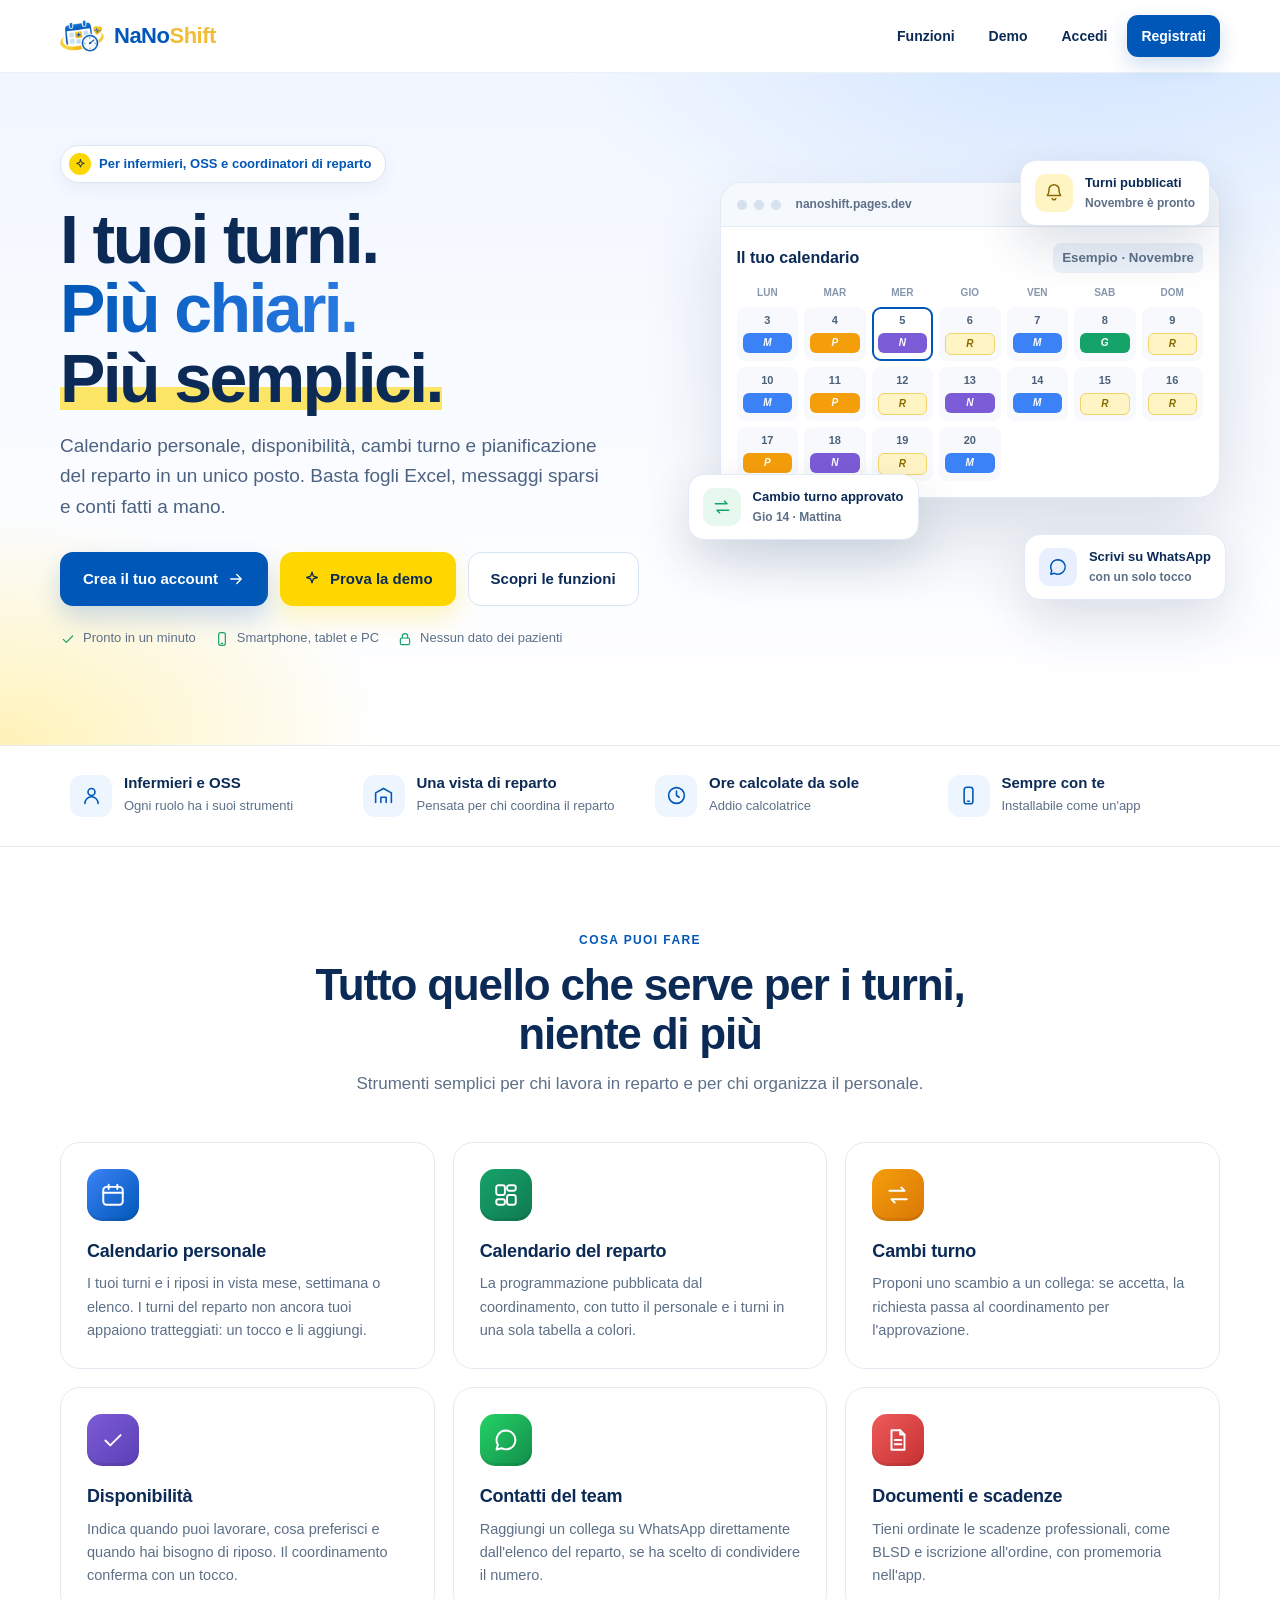
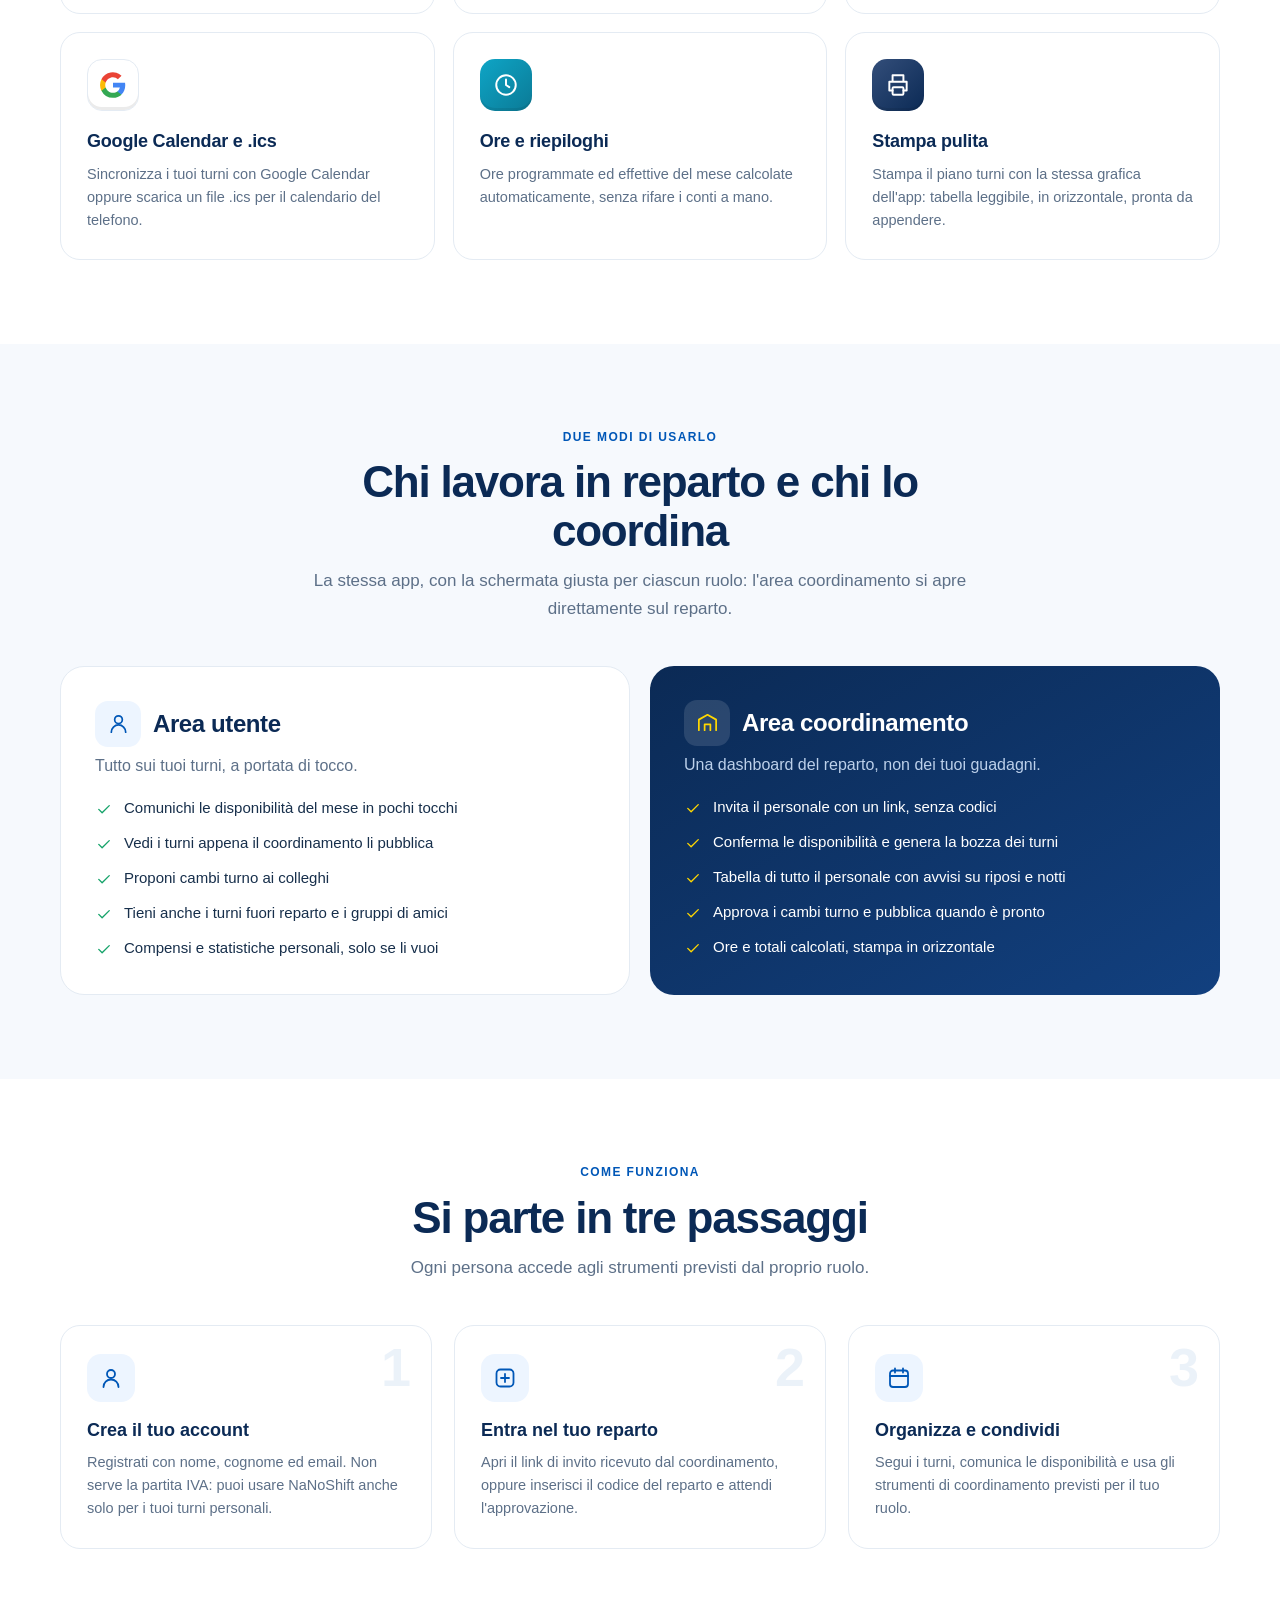
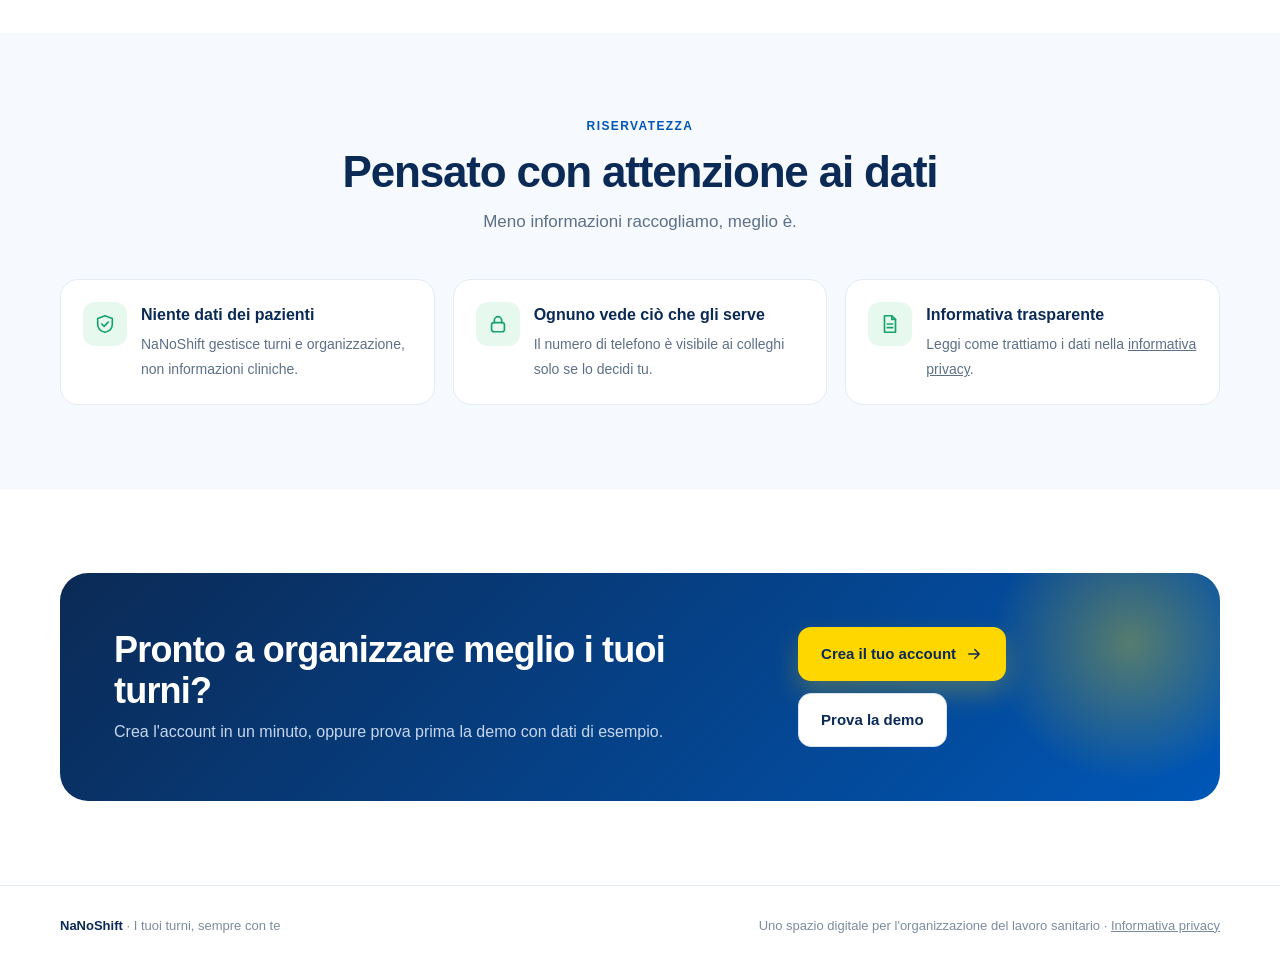
==== commit e93c3331: "Landing: Area utente / Area coordinamento, testi neutri rispetto al genere Co-Authored-By: Claude So" ====
--- a/index.html
+++ b/index.html
@@ -108,7 +108,7 @@
 
 <div class="trust"><div class="wrap">
  <div class="tr"><span class="ic"><svg class="i"><use href="#i-user"/></svg></span><div><b>Infermieri e OSS</b><span>Ogni ruolo ha i suoi strumenti</span></div></div>
- <div class="tr"><span class="ic"><svg class="i"><use href="#i-home"/></svg></span><div><b>Una vista di reparto</b><span>Pensata per la coordinatrice</span></div></div>
+ <div class="tr"><span class="ic"><svg class="i"><use href="#i-home"/></svg></span><div><b>Una vista di reparto</b><span>Pensata per chi coordina il reparto</span></div></div>
  <div class="tr"><span class="ic"><svg class="i"><use href="#i-clock"/></svg></span><div><b>Ore calcolate da sole</b><span>Addio calcolatrice</span></div></div>
  <div class="tr"><span class="ic"><svg class="i"><use href="#i-phone"/></svg></span><div><b>Sempre con te</b><span>Installabile come un'app</span></div></div>
 </div></div>
@@ -116,9 +116,9 @@
 <section id="funzioni"><div class="wrap"><div class="head reveal"><div class="kicker">Cosa puoi fare</div><h2>Tutto quello che serve per i turni, niente di più</h2><p>Strumenti semplici per chi lavora in reparto e per chi organizza il personale.</p></div>
 <div class="cards">
  <article class="card reveal"><div class="ico c1"><svg class="i"><use href="#i-cal"/></svg></div><h3>Calendario personale</h3><p>I tuoi turni e i riposi in vista mese, settimana o elenco. I turni del reparto non ancora tuoi appaiono tratteggiati: un tocco e li aggiungi.</p></article>
- <article class="card reveal"><div class="ico c2"><svg class="i"><use href="#i-grid"/></svg></div><h3>Calendario del reparto</h3><p>La programmazione pubblicata dalla coordinatrice, con tutto il personale e i turni in una sola tabella a colori.</p></article>
- <article class="card reveal"><div class="ico c3"><svg class="i"><use href="#i-swap"/></svg></div><h3>Cambi turno</h3><p>Proponi uno scambio a un collega: se accetta, la richiesta passa alla coordinatrice per l'approvazione.</p></article>
- <article class="card reveal"><div class="ico c4"><svg class="i"><use href="#i-check"/></svg></div><h3>Disponibilità</h3><p>Indica quando puoi lavorare, cosa preferisci e quando hai bisogno di riposo. La coordinatrice conferma con un tocco.</p></article>
+ <article class="card reveal"><div class="ico c2"><svg class="i"><use href="#i-grid"/></svg></div><h3>Calendario del reparto</h3><p>La programmazione pubblicata dal coordinamento, con tutto il personale e i turni in una sola tabella a colori.</p></article>
+ <article class="card reveal"><div class="ico c3"><svg class="i"><use href="#i-swap"/></svg></div><h3>Cambi turno</h3><p>Proponi uno scambio a un collega: se accetta, la richiesta passa al coordinamento per l'approvazione.</p></article>
+ <article class="card reveal"><div class="ico c4"><svg class="i"><use href="#i-check"/></svg></div><h3>Disponibilità</h3><p>Indica quando puoi lavorare, cosa preferisci e quando hai bisogno di riposo. Il coordinamento conferma con un tocco.</p></article>
  <article class="card reveal"><div class="ico c5"><svg class="i"><use href="#i-chat"/></svg></div><h3>Contatti del team</h3><p>Raggiungi un collega su WhatsApp direttamente dall'elenco del reparto, se ha scelto di condividere il numero.</p></article>
  <article class="card reveal"><div class="ico c6"><svg class="i"><use href="#i-doc"/></svg></div><h3>Documenti e scadenze</h3><p>Tieni ordinate le scadenze professionali, come BLSD e iscrizione all'ordine, con promemoria nell'app.</p></article>
  <article class="card reveal"><div class="ico c9"><svg viewBox="0 0 24 24" width="28" height="28" aria-hidden="true"><path fill="#4285F4" d="M22.5 12.2c0-.8-.1-1.5-.2-2.2H12v4.2h5.9a5 5 0 0 1-2.2 3.3v2.7h3.5c2.1-1.9 3.3-4.7 3.3-8z"/><path fill="#34A853" d="M12 23c3 0 5.5-1 7.3-2.7l-3.5-2.7c-1 .7-2.3 1.1-3.8 1.1-2.9 0-5.4-2-6.3-4.6H2.1v2.8A11 11 0 0 0 12 23z"/><path fill="#FBBC05" d="M5.7 14.1a6.6 6.6 0 0 1 0-4.2V7.1H2.1a11 11 0 0 0 0 9.8l3.6-2.8z"/><path fill="#EA4335" d="M12 5.4c1.6 0 3.1.6 4.2 1.7l3.1-3.1A11 11 0 0 0 2.1 7.1l3.6 2.8C6.6 7.4 9.1 5.4 12 5.4z"/></svg></div><h3>Google Calendar e .ics</h3><p>Sincronizza i tuoi turni con Google Calendar oppure scarica un file .ics per il calendario del telefono.</p></article>
@@ -126,15 +126,15 @@
  <article class="card reveal"><div class="ico c8"><svg class="i"><use href="#i-print"/></svg></div><h3>Stampa pulita</h3><p>Stampa il piano turni con la stessa grafica dell'app: tabella leggibile, in orizzontale, pronta da appendere.</p></article>
 </div></div></section>
 
-<section class="soft"><div class="wrap"><div class="head reveal"><div class="kicker">Due modi di usarlo</div><h2>Chi lavora in reparto e chi lo coordina</h2><p>La stessa app, con la schermata giusta per ciascun ruolo: la coordinatrice apre direttamente sul suo reparto.</p></div>
+<section class="soft"><div class="wrap"><div class="head reveal"><div class="kicker">Due modi di usarlo</div><h2>Chi lavora in reparto e chi lo coordina</h2><p>La stessa app, con la schermata giusta per ciascun ruolo: l'area coordinamento si apre direttamente sul reparto.</p></div>
 <div class="roles">
- <div class="role reveal"><h3><span class="ic"><svg class="i"><use href="#i-user"/></svg></span>Per il personale</h3><p>Tutto sui tuoi turni, a portata di tocco.</p><ul>
+ <div class="role reveal"><h3><span class="ic"><svg class="i"><use href="#i-user"/></svg></span>Area utente</h3><p>Tutto sui tuoi turni, a portata di tocco.</p><ul>
   <li><svg class="i"><use href="#i-check"/></svg>Comunichi le disponibilità del mese in pochi tocchi</li>
-  <li><svg class="i"><use href="#i-check"/></svg>Vedi i turni appena la coordinatrice li pubblica</li>
+  <li><svg class="i"><use href="#i-check"/></svg>Vedi i turni appena il coordinamento li pubblica</li>
   <li><svg class="i"><use href="#i-check"/></svg>Proponi cambi turno ai colleghi</li>
   <li><svg class="i"><use href="#i-check"/></svg>Tieni anche i turni fuori reparto e i gruppi di amici</li>
   <li><svg class="i"><use href="#i-check"/></svg>Compensi e statistiche personali, solo se li vuoi</li></ul></div>
- <div class="role dark reveal"><h3><span class="ic"><svg class="i"><use href="#i-home"/></svg></span>Per la coordinatrice</h3><p>Una dashboard del reparto, non dei tuoi guadagni.</p><ul>
+ <div class="role dark reveal"><h3><span class="ic"><svg class="i"><use href="#i-home"/></svg></span>Area coordinamento</h3><p>Una dashboard del reparto, non dei tuoi guadagni.</p><ul>
   <li><svg class="i"><use href="#i-check"/></svg>Invita il personale con un link, senza codici</li>
   <li><svg class="i"><use href="#i-check"/></svg>Conferma le disponibilità e genera la bozza dei turni</li>
   <li><svg class="i"><use href="#i-check"/></svg>Tabella di tutto il personale con avvisi su riposi e notti</li>
@@ -145,7 +145,7 @@
 <section id="come-funziona"><div class="wrap"><div class="head reveal"><div class="kicker">Come funziona</div><h2>Si parte in tre passaggi</h2><p>Ogni persona accede agli strumenti previsti dal proprio ruolo.</p></div>
 <div class="steps">
  <div class="step reveal"><div class="ic"><svg class="i"><use href="#i-user"/></svg></div><h3>Crea il tuo account</h3><p>Registrati con nome, cognome ed email. Non serve la partita IVA: puoi usare NaNoShift anche solo per i tuoi turni personali.</p></div>
- <div class="step reveal"><div class="ic"><svg class="i"><use href="#i-plus"/></svg></div><h3>Entra nel tuo reparto</h3><p>Apri il link di invito ricevuto dalla coordinatrice, oppure inserisci il codice del reparto e attendi l'approvazione.</p></div>
+ <div class="step reveal"><div class="ic"><svg class="i"><use href="#i-plus"/></svg></div><h3>Entra nel tuo reparto</h3><p>Apri il link di invito ricevuto dal coordinamento, oppure inserisci il codice del reparto e attendi l'approvazione.</p></div>
  <div class="step reveal"><div class="ic"><svg class="i"><use href="#i-cal"/></svg></div><h3>Organizza e condividi</h3><p>Segui i turni, comunica le disponibilità e usa gli strumenti di coordinamento previsti per il tuo ruolo.</p></div>
 </div></div></section>
 
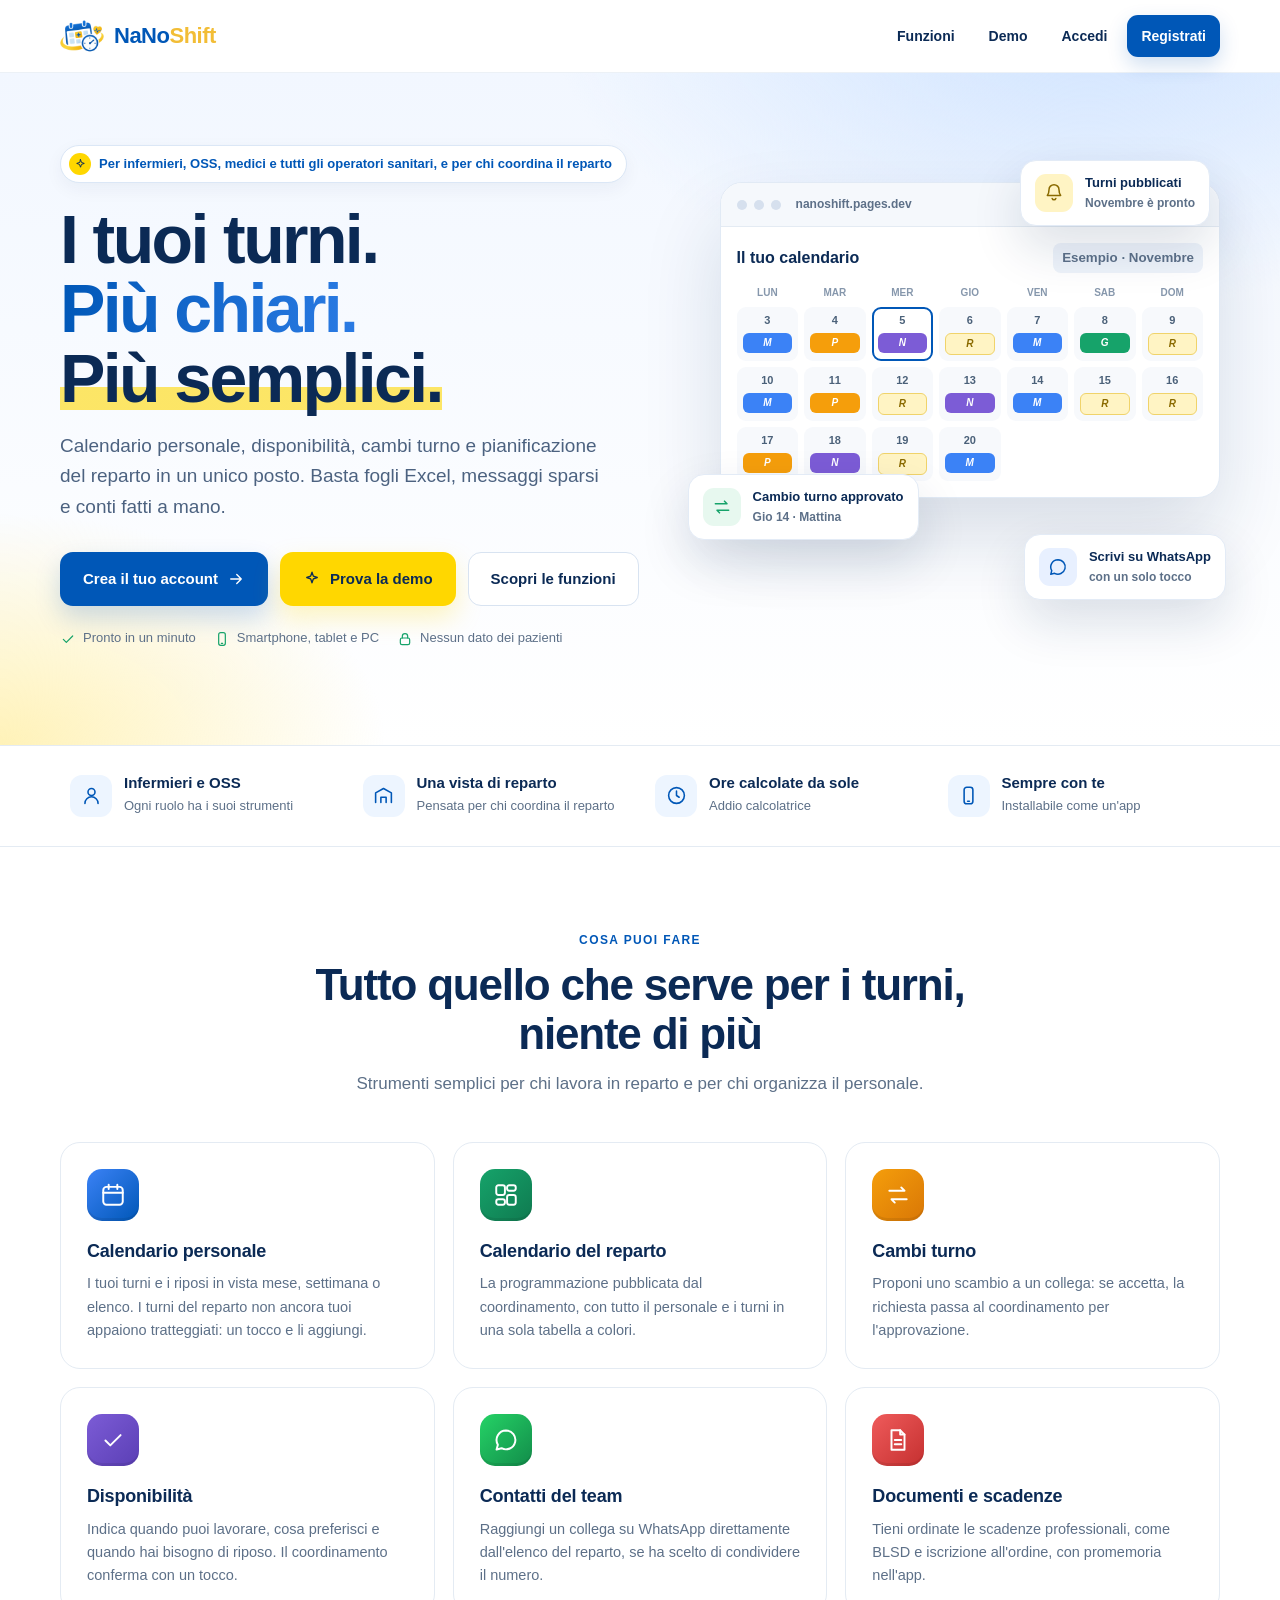
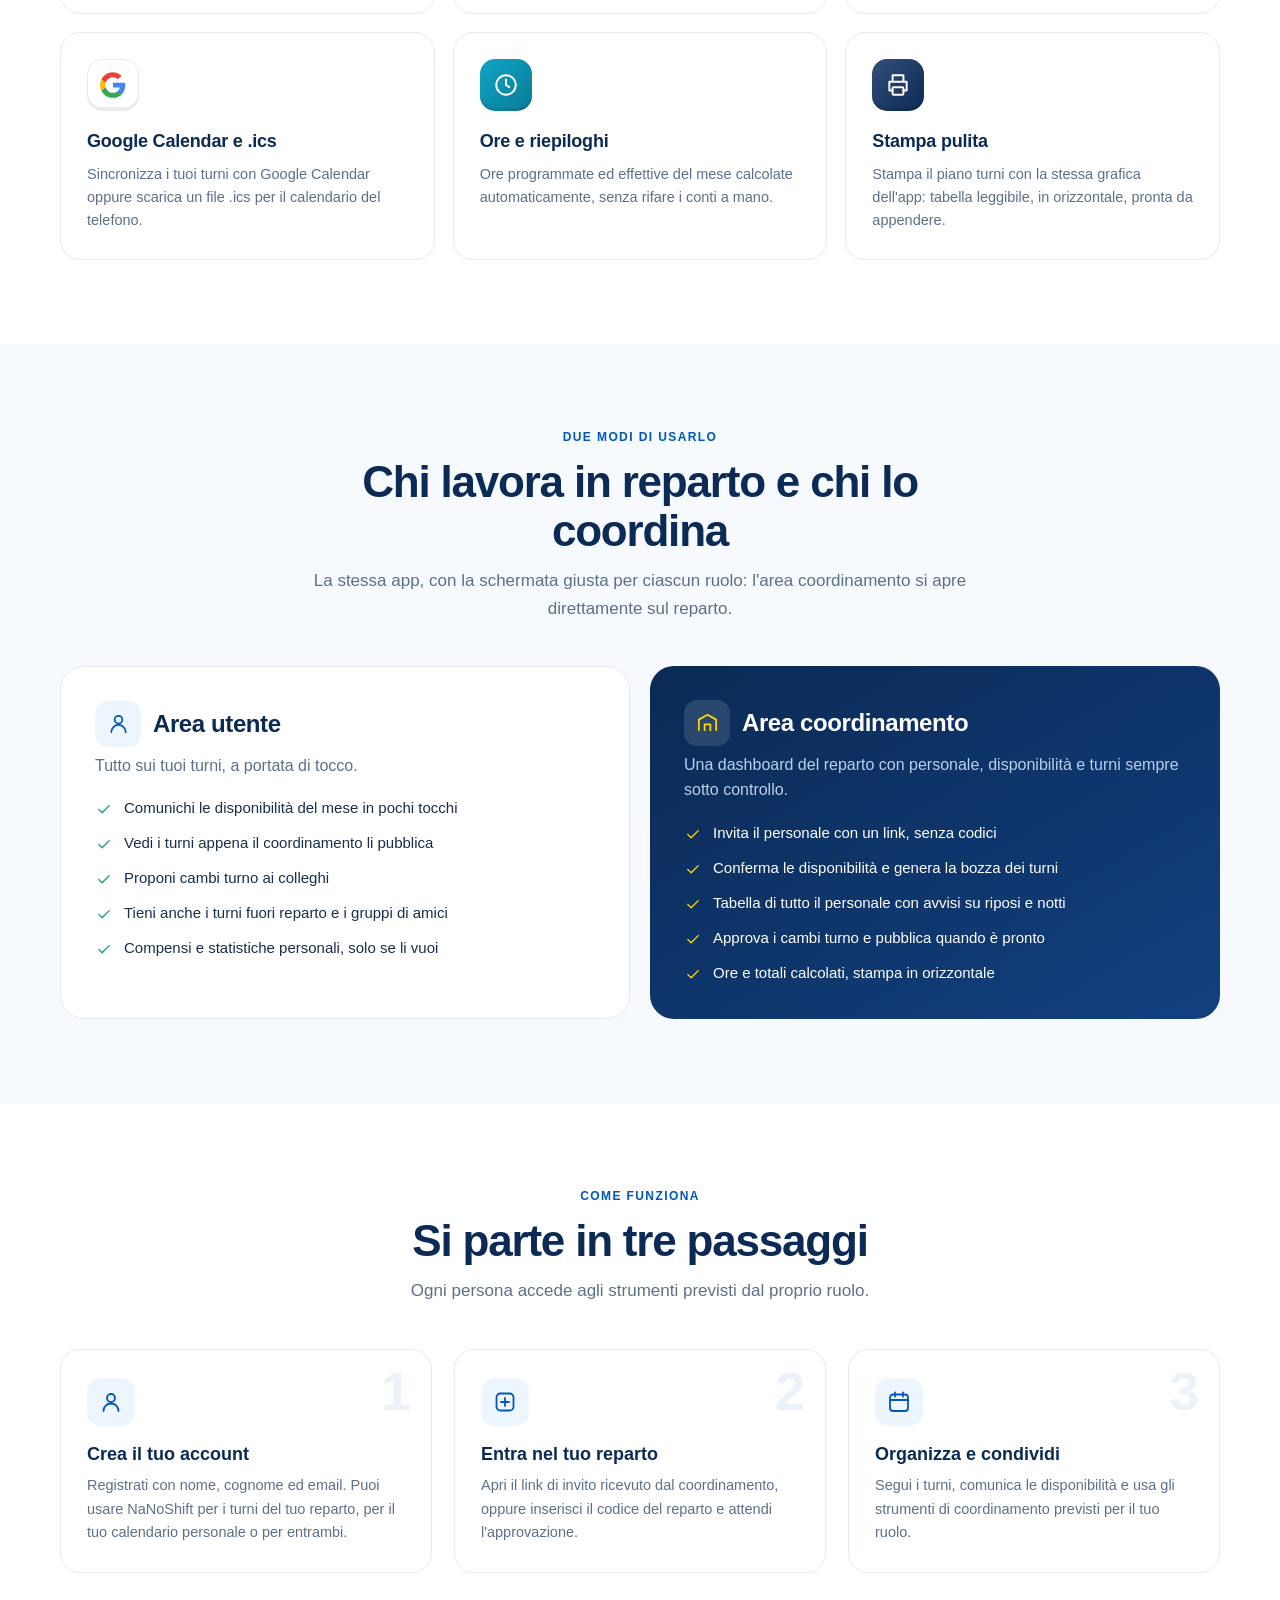
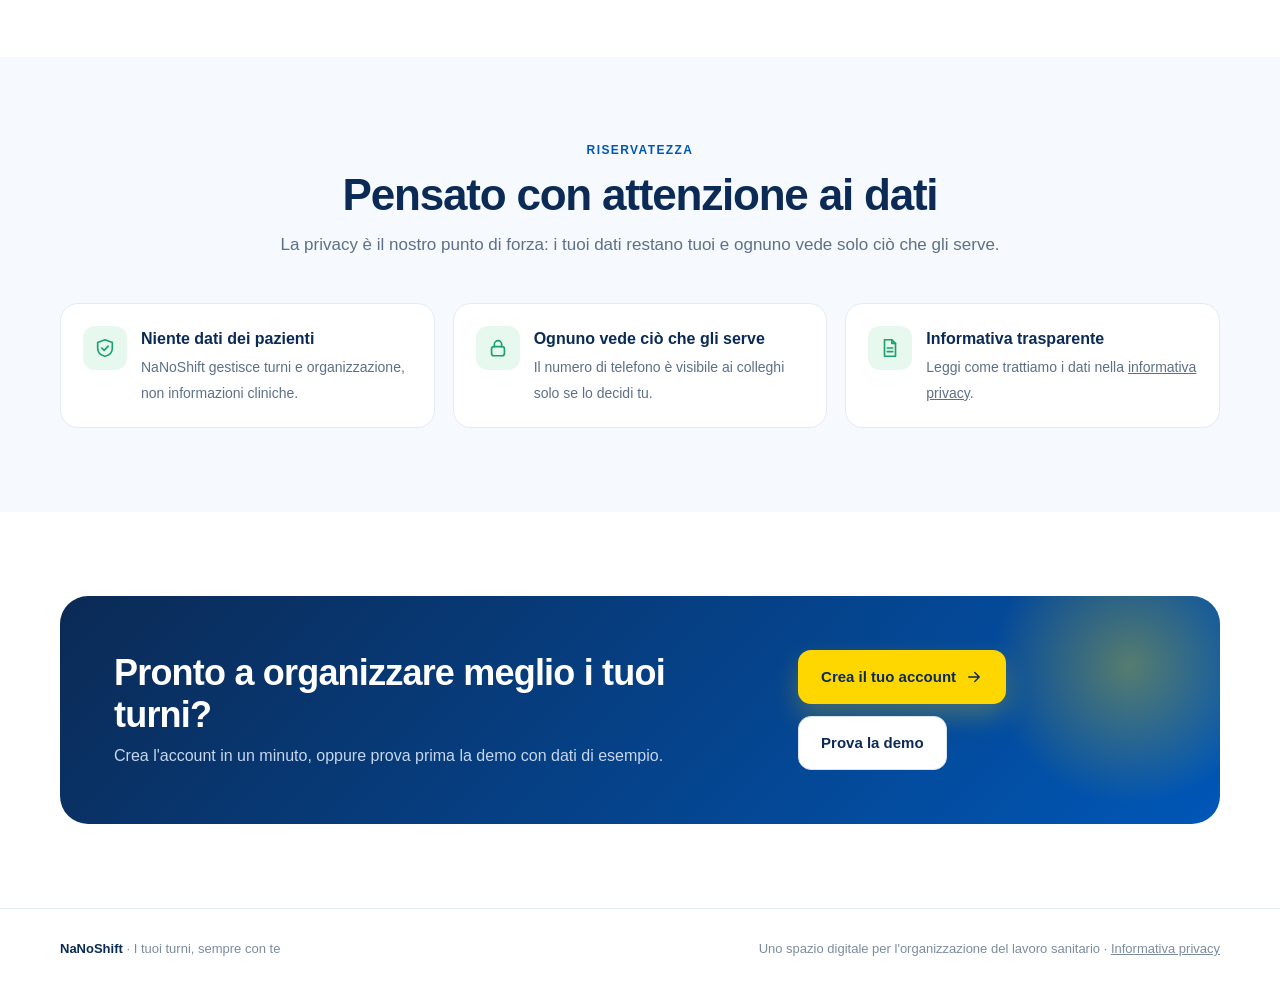
==== commit 64c64741: "Landing: testi su operatori sanitari, dashboard e privacy; spiegazione di 'Libero' nelle disponibili" ====
--- a/index.html
+++ b/index.html
@@ -84,7 +84,7 @@
 <main>
 <div class="hero"><div class="wrap hero-grid">
  <div>
-  <div class="pill-note"><span class="dot"><svg class="i"><use href="#i-spark"/></svg></span>Per infermieri, OSS e coordinatori di reparto</div>
+  <div class="pill-note"><span class="dot"><svg class="i"><use href="#i-spark"/></svg></span>Per infermieri, OSS, medici e tutti gli operatori sanitari, e per chi coordina il reparto</div>
   <h1>I tuoi turni.<br><em>Più chiari.</em><br><span class="mark">Più semplici.</span></h1>
   <p class="lead">Calendario personale, disponibilità, cambi turno e pianificazione del reparto in un unico posto. Basta fogli Excel, messaggi sparsi e conti fatti a mano.</p>
   <div class="actions"><a class="btn primary" href="accesso.html?registrati=1">Crea il tuo account <svg class="i"><use href="#i-arrow"/></svg></a><a class="btn gold" href="demo.html"><svg class="i"><use href="#i-spark"/></svg>Prova la demo</a><a class="btn ghost" href="#funzioni">Scopri le funzioni</a></div>
@@ -134,7 +134,7 @@
   <li><svg class="i"><use href="#i-check"/></svg>Proponi cambi turno ai colleghi</li>
   <li><svg class="i"><use href="#i-check"/></svg>Tieni anche i turni fuori reparto e i gruppi di amici</li>
   <li><svg class="i"><use href="#i-check"/></svg>Compensi e statistiche personali, solo se li vuoi</li></ul></div>
- <div class="role dark reveal"><h3><span class="ic"><svg class="i"><use href="#i-home"/></svg></span>Area coordinamento</h3><p>Una dashboard del reparto, non dei tuoi guadagni.</p><ul>
+ <div class="role dark reveal"><h3><span class="ic"><svg class="i"><use href="#i-home"/></svg></span>Area coordinamento</h3><p>Una dashboard del reparto con personale, disponibilità e turni sempre sotto controllo.</p><ul>
   <li><svg class="i"><use href="#i-check"/></svg>Invita il personale con un link, senza codici</li>
   <li><svg class="i"><use href="#i-check"/></svg>Conferma le disponibilità e genera la bozza dei turni</li>
   <li><svg class="i"><use href="#i-check"/></svg>Tabella di tutto il personale con avvisi su riposi e notti</li>
@@ -144,12 +144,12 @@
 
 <section id="come-funziona"><div class="wrap"><div class="head reveal"><div class="kicker">Come funziona</div><h2>Si parte in tre passaggi</h2><p>Ogni persona accede agli strumenti previsti dal proprio ruolo.</p></div>
 <div class="steps">
- <div class="step reveal"><div class="ic"><svg class="i"><use href="#i-user"/></svg></div><h3>Crea il tuo account</h3><p>Registrati con nome, cognome ed email. Non serve la partita IVA: puoi usare NaNoShift anche solo per i tuoi turni personali.</p></div>
+ <div class="step reveal"><div class="ic"><svg class="i"><use href="#i-user"/></svg></div><h3>Crea il tuo account</h3><p>Registrati con nome, cognome ed email. Puoi usare NaNoShift per i turni del tuo reparto, per il tuo calendario personale o per entrambi.</p></div>
  <div class="step reveal"><div class="ic"><svg class="i"><use href="#i-plus"/></svg></div><h3>Entra nel tuo reparto</h3><p>Apri il link di invito ricevuto dal coordinamento, oppure inserisci il codice del reparto e attendi l'approvazione.</p></div>
  <div class="step reveal"><div class="ic"><svg class="i"><use href="#i-cal"/></svg></div><h3>Organizza e condividi</h3><p>Segui i turni, comunica le disponibilità e usa gli strumenti di coordinamento previsti per il tuo ruolo.</p></div>
 </div></div></section>
 
-<section class="soft"><div class="wrap"><div class="head reveal"><div class="kicker">Riservatezza</div><h2>Pensato con attenzione ai dati</h2><p>Meno informazioni raccogliamo, meglio è.</p></div>
+<section class="soft"><div class="wrap"><div class="head reveal"><div class="kicker">Riservatezza</div><h2>Pensato con attenzione ai dati</h2><p>La privacy è il nostro punto di forza: i tuoi dati restano tuoi e ognuno vede solo ciò che gli serve.</p></div>
 <div class="privacy">
  <div class="pv reveal"><span class="ic"><svg class="i"><use href="#i-shield"/></svg></span><div><b>Niente dati dei pazienti</b><span>NaNoShift gestisce turni e organizzazione, non informazioni cliniche.</span></div></div>
  <div class="pv reveal"><span class="ic"><svg class="i"><use href="#i-lock"/></svg></span><div><b>Ognuno vede ciò che gli serve</b><span>Il numero di telefono è visibile ai colleghi solo se lo decidi tu.</span></div></div>
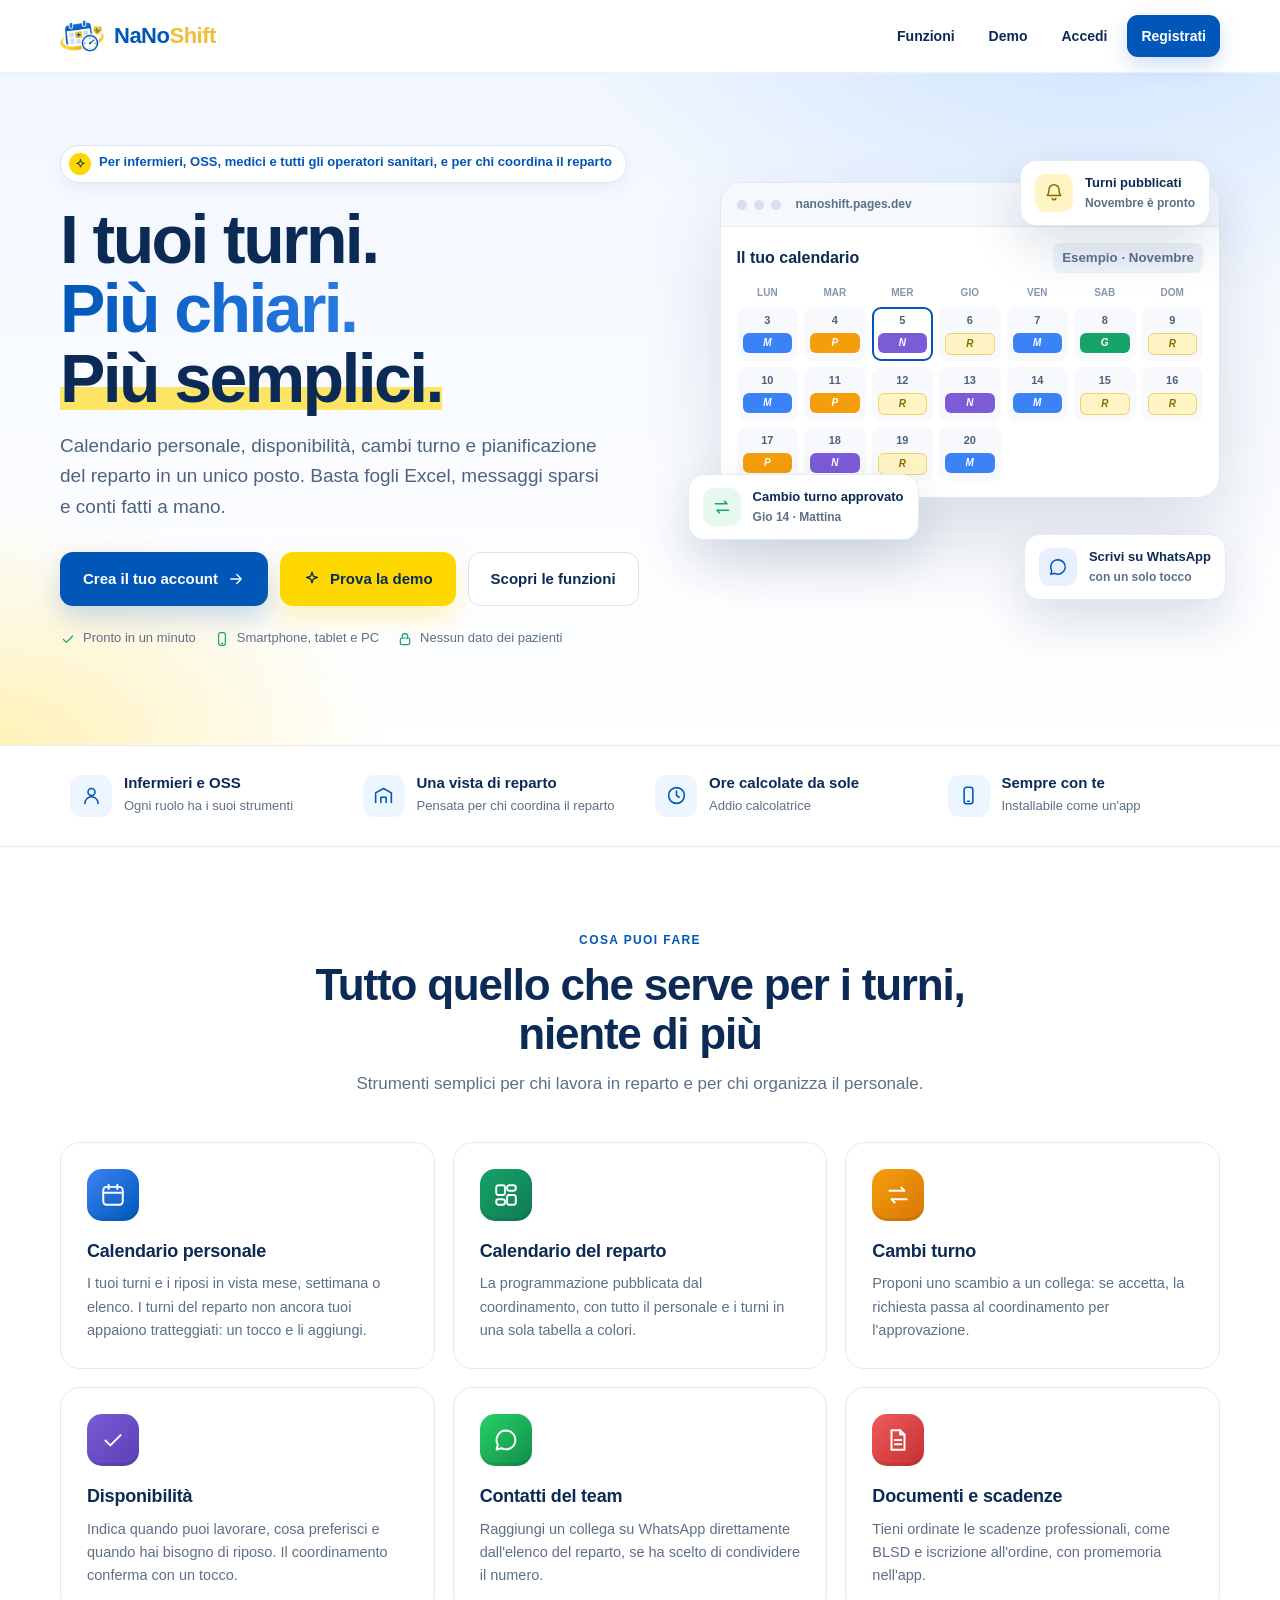
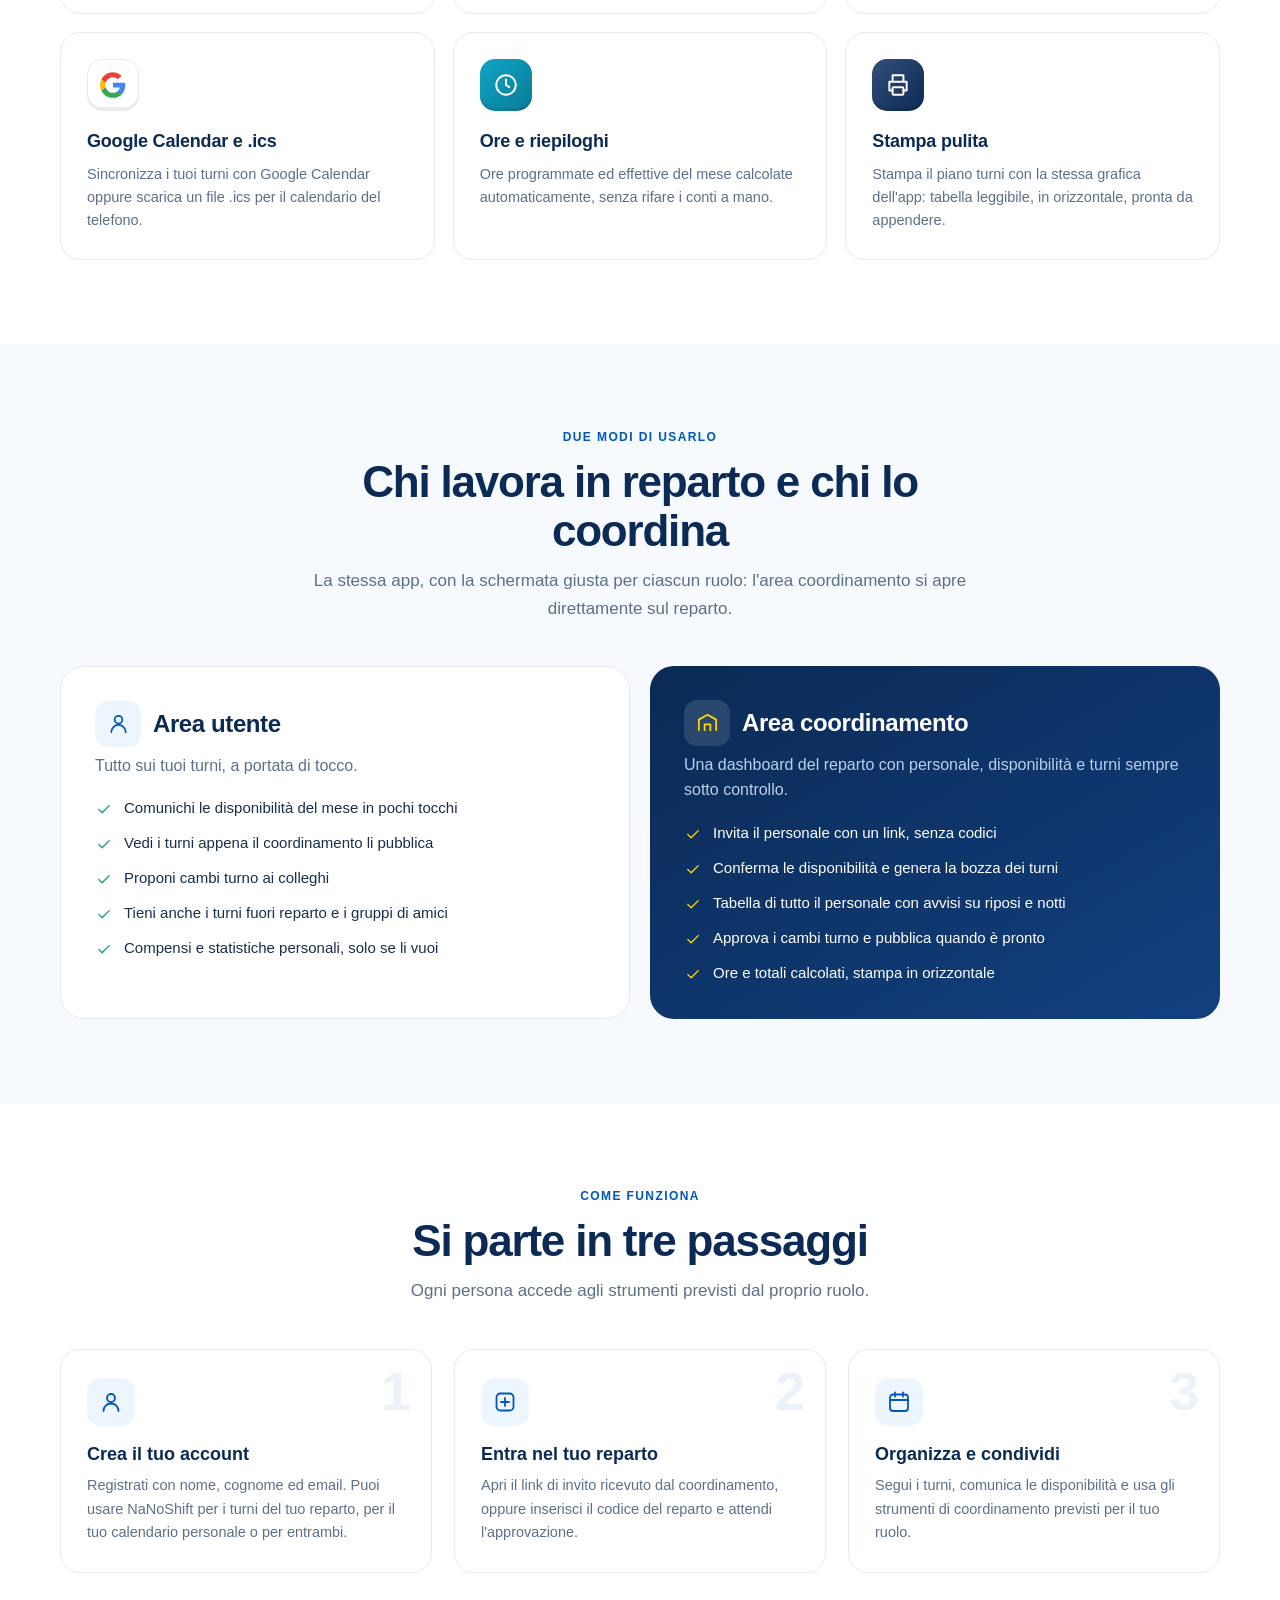
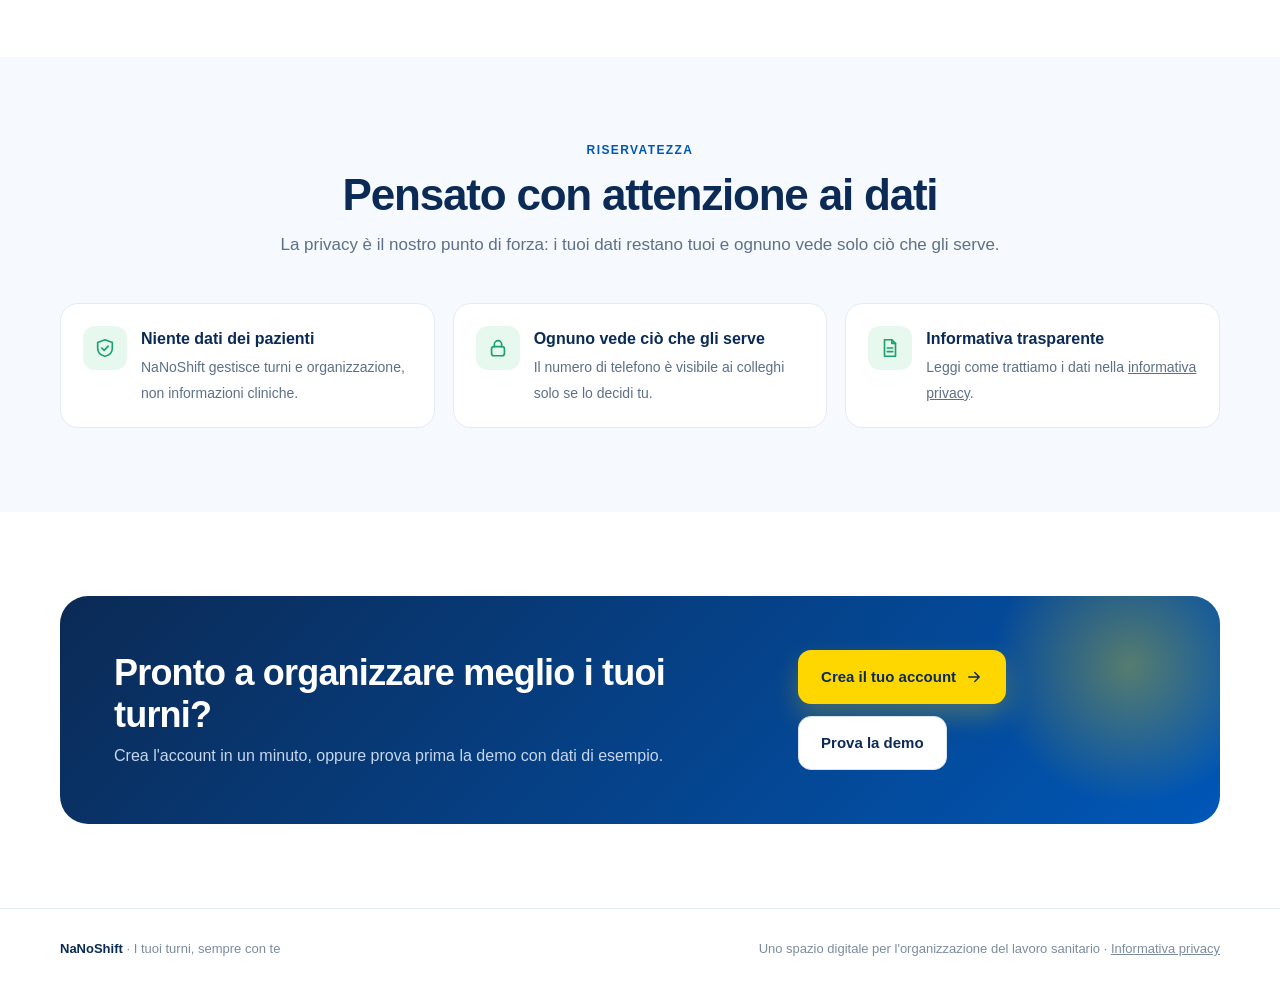
==== commit 9eb6cf38: "Cambio area come pulsante 'Passa all'area...' (Altro su telefono, sotto il menu su desktop) con etic" ====
--- a/index.html
+++ b/index.html
@@ -16,7 +16,7 @@
 /* hero */
 .hero{position:relative;background:radial-gradient(900px 500px at 85% -10%,#cfe3ff 0,transparent 60%),radial-gradient(700px 420px at 0% 100%,#fff2b8 0,transparent 55%),linear-gradient(180deg,#f2f7ff,#fff);padding:72px 0 96px;overflow:hidden}
 .hero-grid{display:grid;grid-template-columns:1.05fr .95fr;gap:56px;align-items:center}
-.pill-note{display:inline-flex;align-items:center;gap:8px;background:#fff;border:1px solid #dbe7f6;padding:7px 14px 7px 8px;border-radius:99px;font-size:13px;font-weight:750;color:var(--b);box-shadow:0 6px 18px #0b2a550d}.pill-note span.dot{width:22px;height:22px;border-radius:50%;background:var(--y);display:grid;place-items:center;color:var(--n)}.pill-note svg{width:13px;height:13px}
+.pill-note{display:inline-flex;align-items:center;gap:8px;background:#fff;border:1px solid #dbe7f6;padding:7px 14px 7px 8px;border-radius:99px;font-size:13px;font-weight:750;color:var(--b);box-shadow:0 6px 18px #0b2a550d}.pill-note span.dot{width:22px;height:22px;border-radius:50%;background:var(--y);display:grid;place-items:center;color:var(--n)}.pill-note svg{width:13px;height:13px}.pill-note span.dot{flex:none}.pill-note{align-items:flex-start;line-height:1.35}.pill-note span.dot{margin-top:0}.brand img{flex:none}
 h1{font-size:clamp(40px,5.6vw,68px);line-height:1.02;letter-spacing:-2.6px;color:var(--n);margin:22px 0 18px;font-weight:900}h1 em{font-style:normal;background:linear-gradient(100deg,var(--b),var(--b2));-webkit-background-clip:text;background-clip:text;color:transparent}h1 .mark{background:linear-gradient(transparent 62%,#ffd70099 62% 92%,transparent 92%)}
 .lead{font-size:19px;color:#4c6280;max-width:540px;margin:0}
 .actions{display:flex;gap:12px;flex-wrap:wrap;margin-top:30px}.hint{display:flex;gap:18px;flex-wrap:wrap;margin-top:22px;font-size:13px;color:var(--muted)}.hint span{display:inline-flex;align-items:center;gap:7px}.hint svg{color:var(--g);width:16px;height:16px}
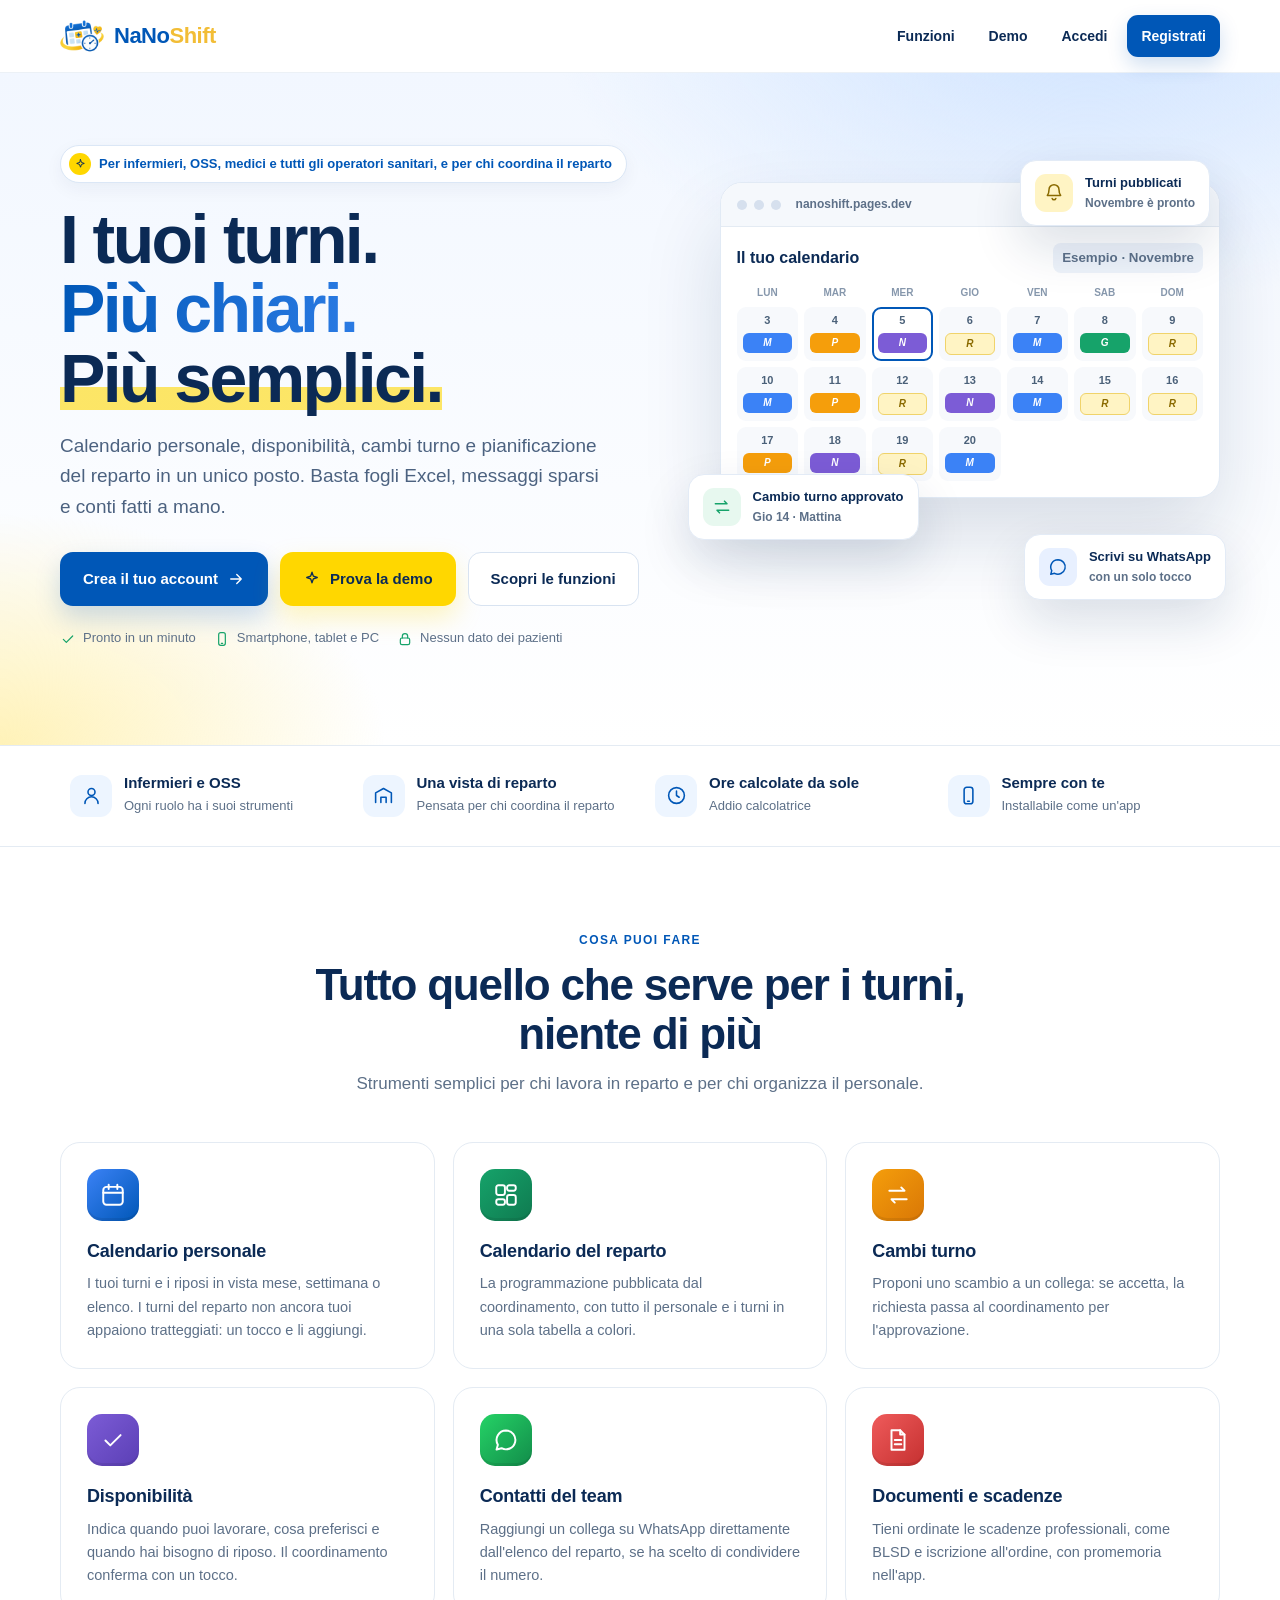
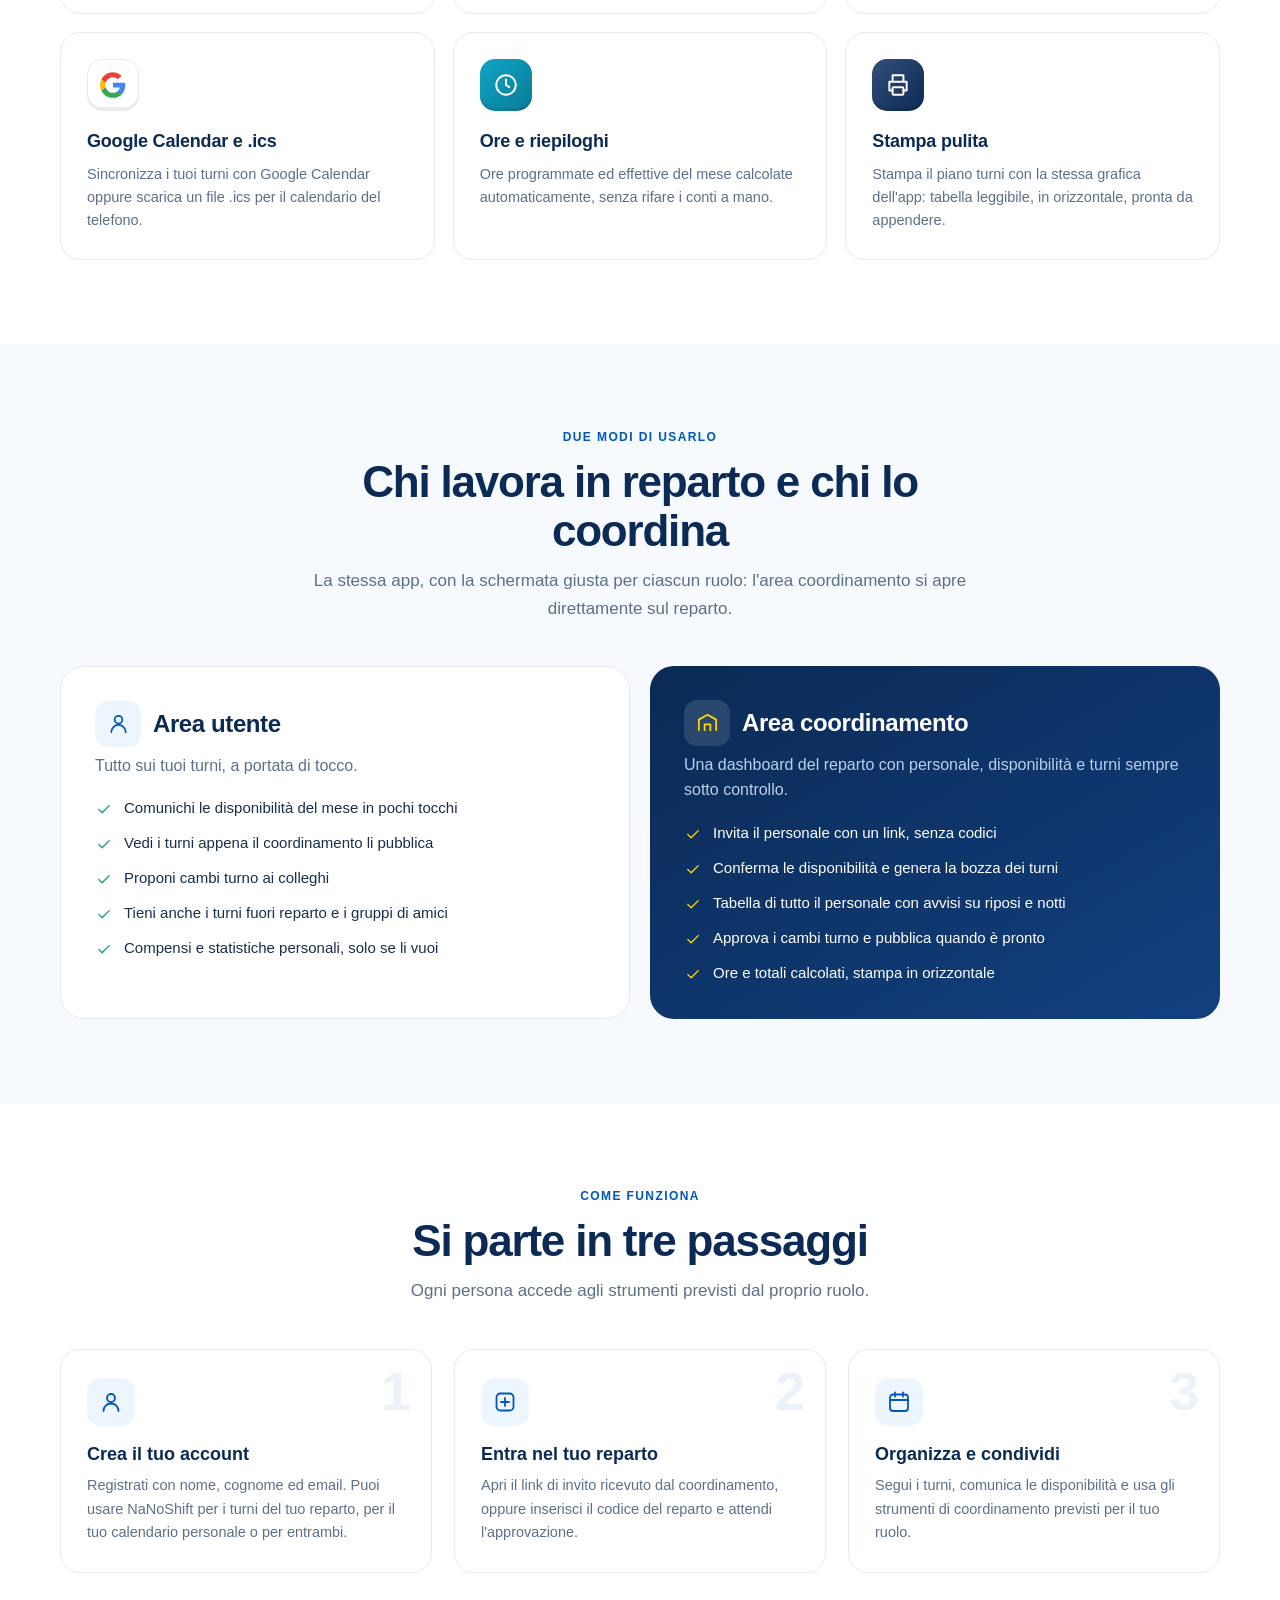
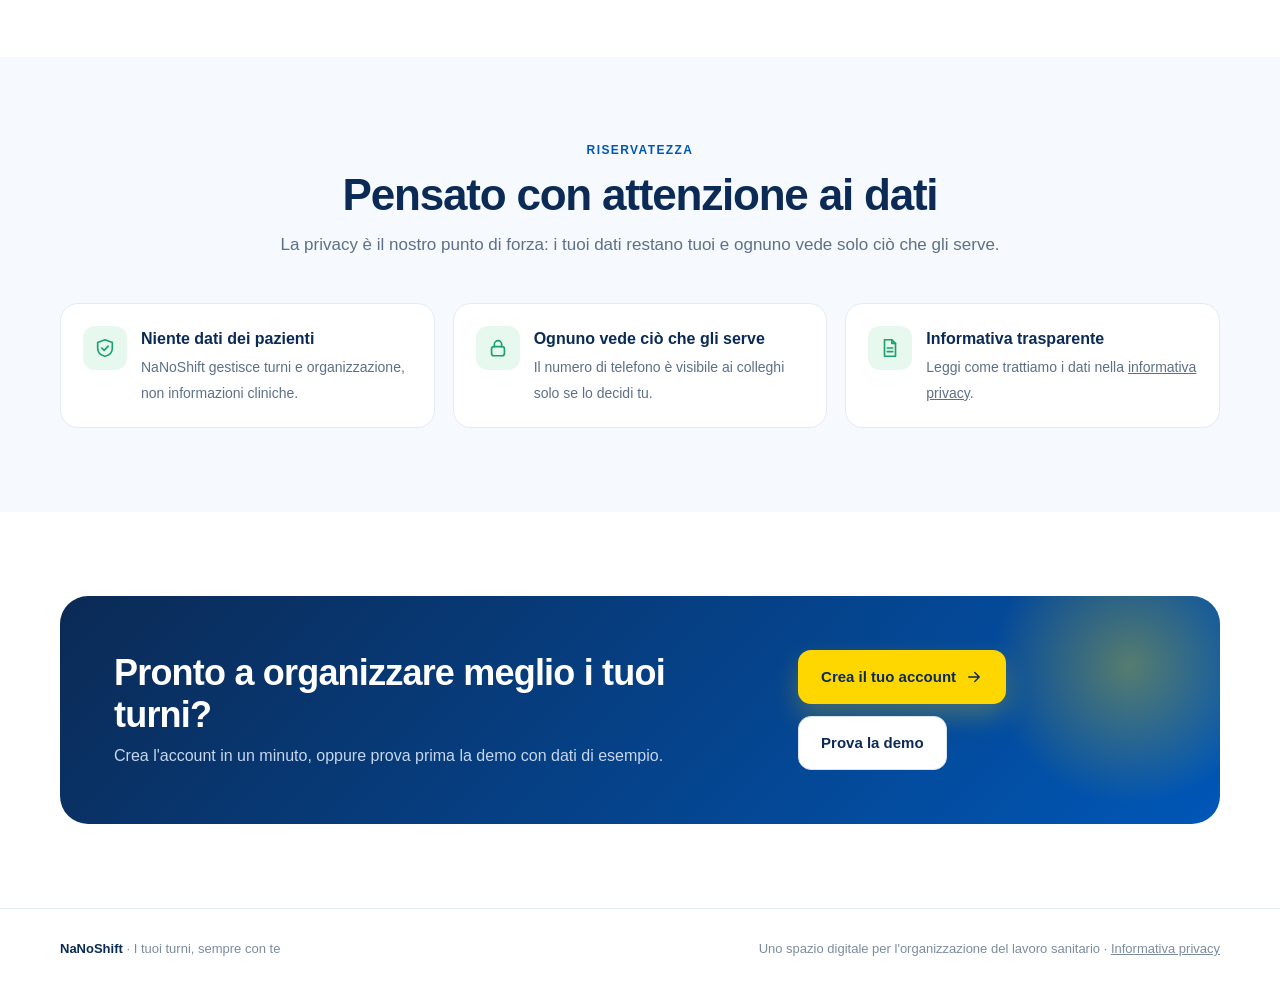
==== commit f1940031: "Landing: icona della frase centrata in verticale Co-Authored-By: Claude Sonnet 5.5 <noreply@anthropi" ====
--- a/index.html
+++ b/index.html
@@ -16,7 +16,7 @@
 /* hero */
 .hero{position:relative;background:radial-gradient(900px 500px at 85% -10%,#cfe3ff 0,transparent 60%),radial-gradient(700px 420px at 0% 100%,#fff2b8 0,transparent 55%),linear-gradient(180deg,#f2f7ff,#fff);padding:72px 0 96px;overflow:hidden}
 .hero-grid{display:grid;grid-template-columns:1.05fr .95fr;gap:56px;align-items:center}
-.pill-note{display:inline-flex;align-items:center;gap:8px;background:#fff;border:1px solid #dbe7f6;padding:7px 14px 7px 8px;border-radius:99px;font-size:13px;font-weight:750;color:var(--b);box-shadow:0 6px 18px #0b2a550d}.pill-note span.dot{width:22px;height:22px;border-radius:50%;background:var(--y);display:grid;place-items:center;color:var(--n)}.pill-note svg{width:13px;height:13px}.pill-note span.dot{flex:none}.pill-note{align-items:flex-start;line-height:1.35}.pill-note span.dot{margin-top:0}.brand img{flex:none}
+.pill-note{display:inline-flex;align-items:center;gap:8px;background:#fff;border:1px solid #dbe7f6;padding:7px 14px 7px 8px;border-radius:99px;font-size:13px;font-weight:750;color:var(--b);box-shadow:0 6px 18px #0b2a550d}.pill-note span.dot{width:22px;height:22px;border-radius:50%;background:var(--y);display:grid;place-items:center;color:var(--n)}.pill-note svg{width:13px;height:13px}.pill-note span.dot{flex:none}.pill-note{align-items:center;line-height:1.35}.pill-note span.dot{margin-top:0}.brand img{flex:none}
 h1{font-size:clamp(40px,5.6vw,68px);line-height:1.02;letter-spacing:-2.6px;color:var(--n);margin:22px 0 18px;font-weight:900}h1 em{font-style:normal;background:linear-gradient(100deg,var(--b),var(--b2));-webkit-background-clip:text;background-clip:text;color:transparent}h1 .mark{background:linear-gradient(transparent 62%,#ffd70099 62% 92%,transparent 92%)}
 .lead{font-size:19px;color:#4c6280;max-width:540px;margin:0}
 .actions{display:flex;gap:12px;flex-wrap:wrap;margin-top:30px}.hint{display:flex;gap:18px;flex-wrap:wrap;margin-top:22px;font-size:13px;color:var(--muted)}.hint span{display:inline-flex;align-items:center;gap:7px}.hint svg{color:var(--g);width:16px;height:16px}
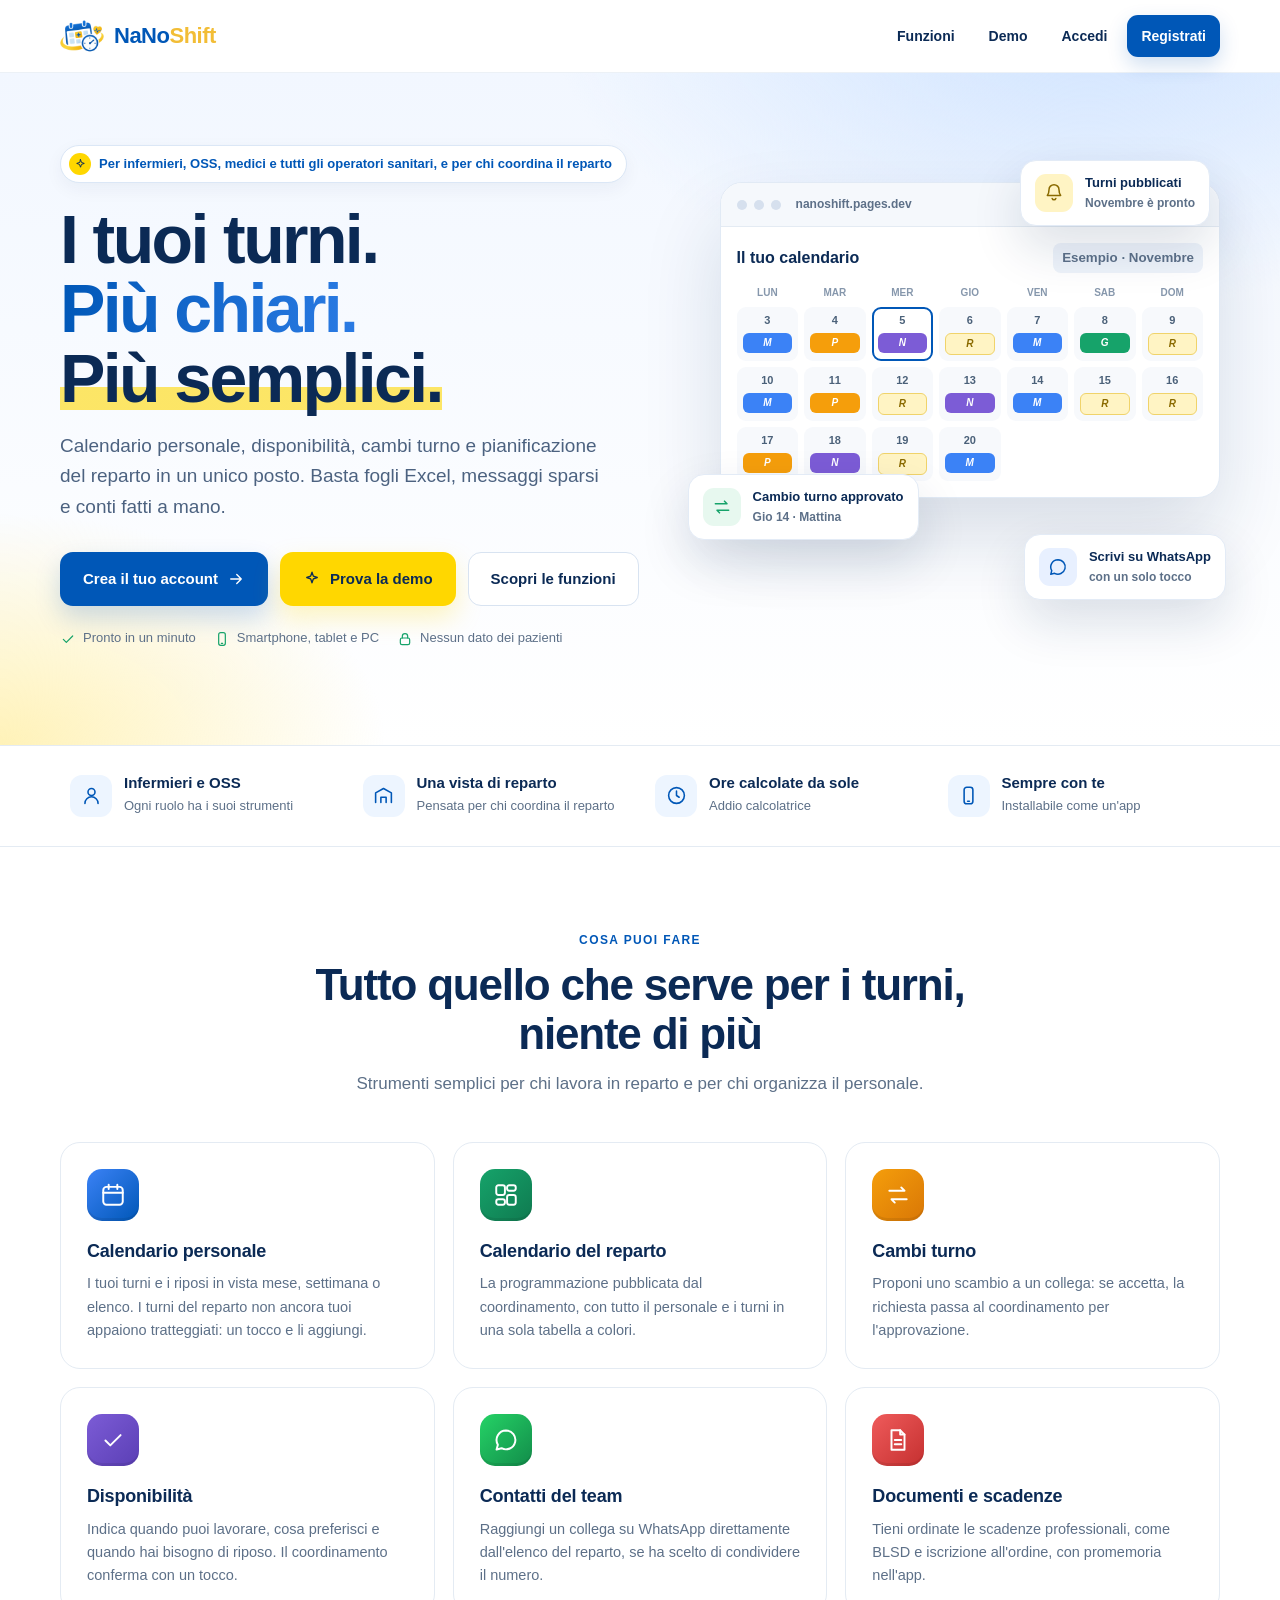
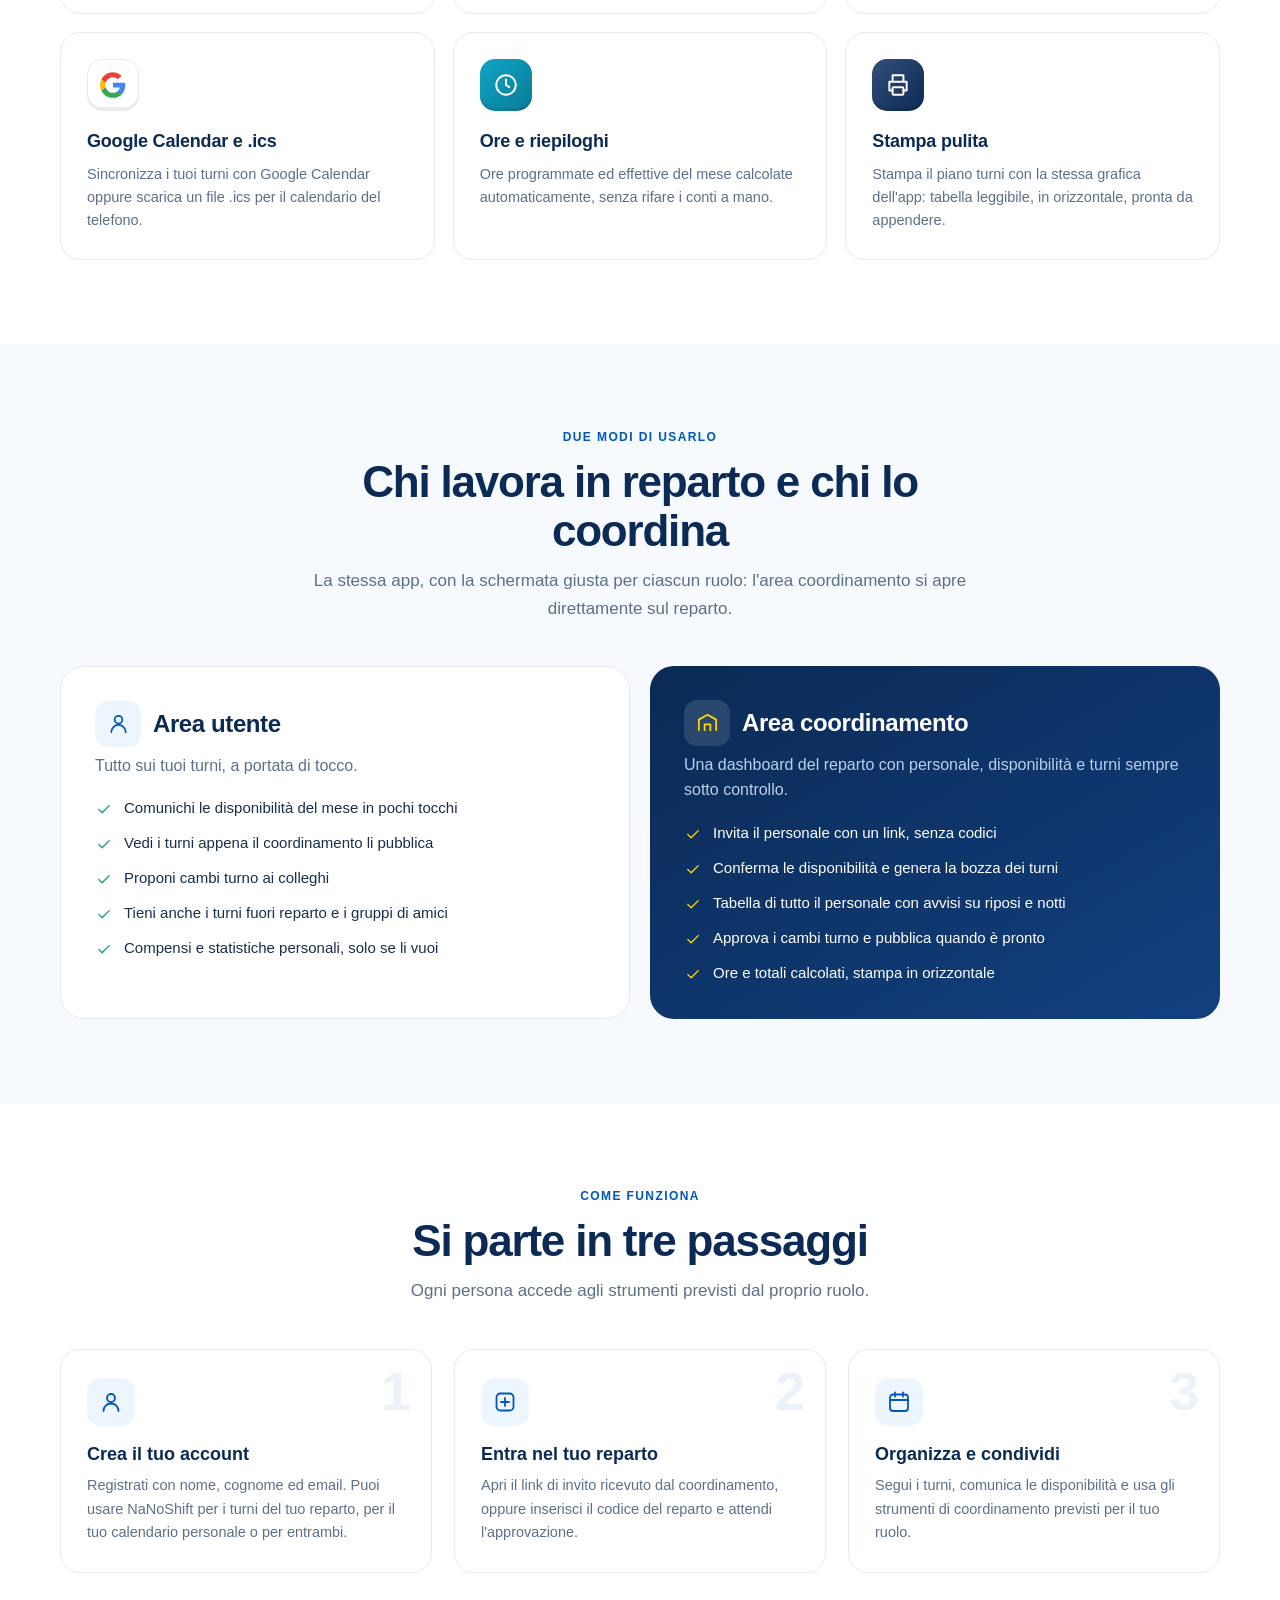
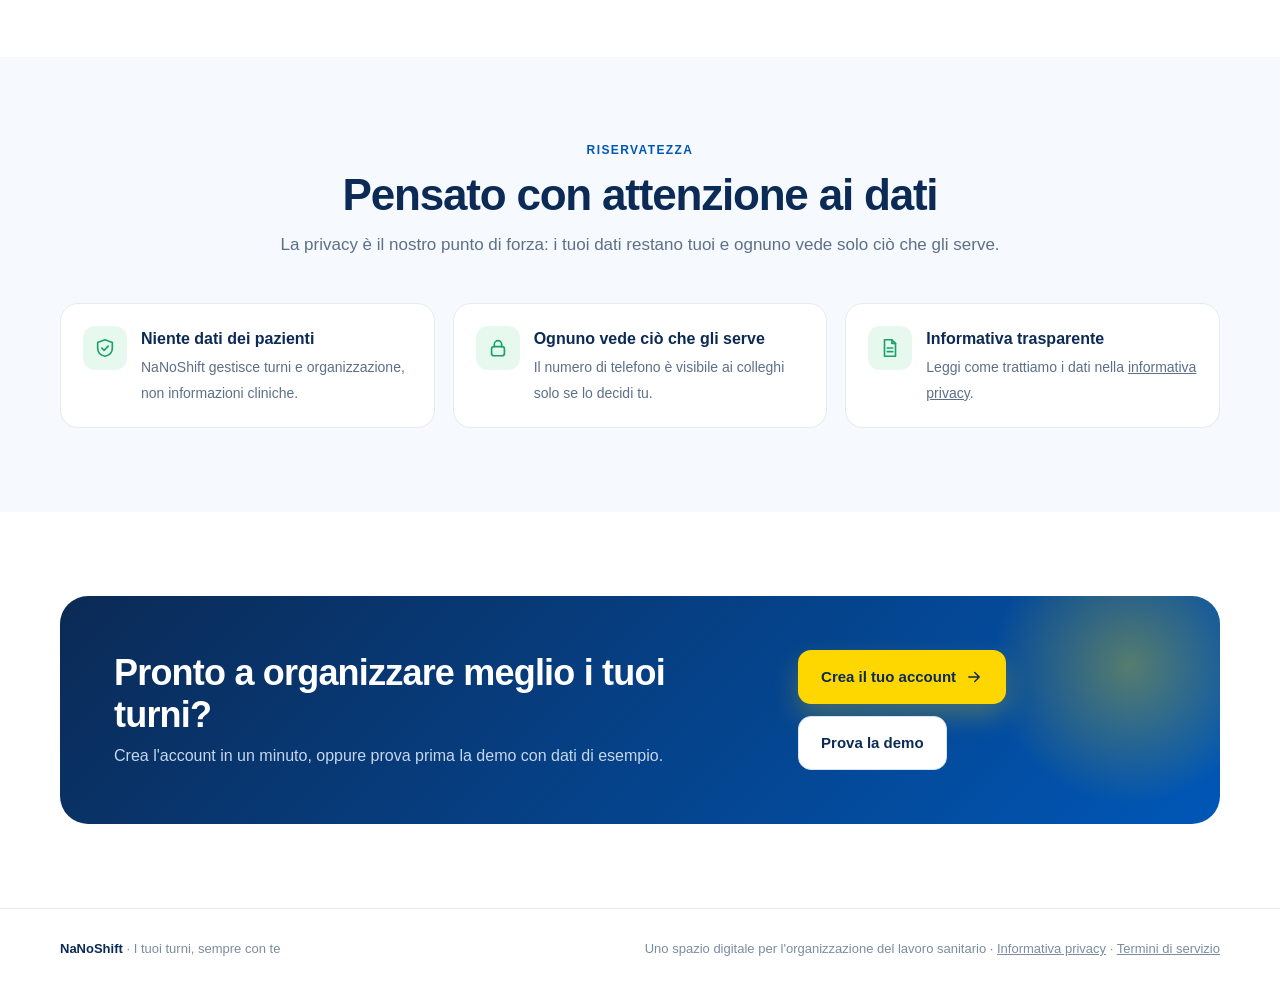
==== commit ef3e2b1a: "Aggiungi link ai termini di servizio nel footer" ====
--- a/index.html
+++ b/index.html
@@ -158,7 +158,7 @@
 
 <section><div class="wrap"><div class="callout reveal"><div><h2>Pronto a organizzare meglio i tuoi turni?</h2><p>Crea l'account in un minuto, oppure prova prima la demo con dati di esempio.</p></div><div class="actions" style="margin:0;position:relative;z-index:1"><a class="btn gold" href="accesso.html?registrati=1">Crea il tuo account <svg class="i"><use href="#i-arrow"/></svg></a><a class="btn ghost" href="demo.html">Prova la demo</a></div></div></div></section>
 </main>
-<footer><div class="wrap foot"><div><b>NaNoShift</b> · I tuoi turni, sempre con te</div><div>Uno spazio digitale per l'organizzazione del lavoro sanitario · <a href="privacy.html">Informativa privacy</a></div></div></footer>
+<footer><div class="wrap foot"><div><b>NaNoShift</b> · I tuoi turni, sempre con te</div><div>Uno spazio digitale per l'organizzazione del lavoro sanitario · <a href="privacy.html">Informativa privacy</a> · <a href="terms.html">Termini di servizio</a></div></div></footer>
 <script>
 (function(){const els=document.querySelectorAll(".reveal");if(!("IntersectionObserver" in window)){els.forEach(e=>e.classList.add("in"));return}
 const io=new IntersectionObserver(es=>es.forEach(e=>{if(e.isIntersecting){e.target.classList.add("in");io.unobserve(e.target)}}),{threshold:.12});
